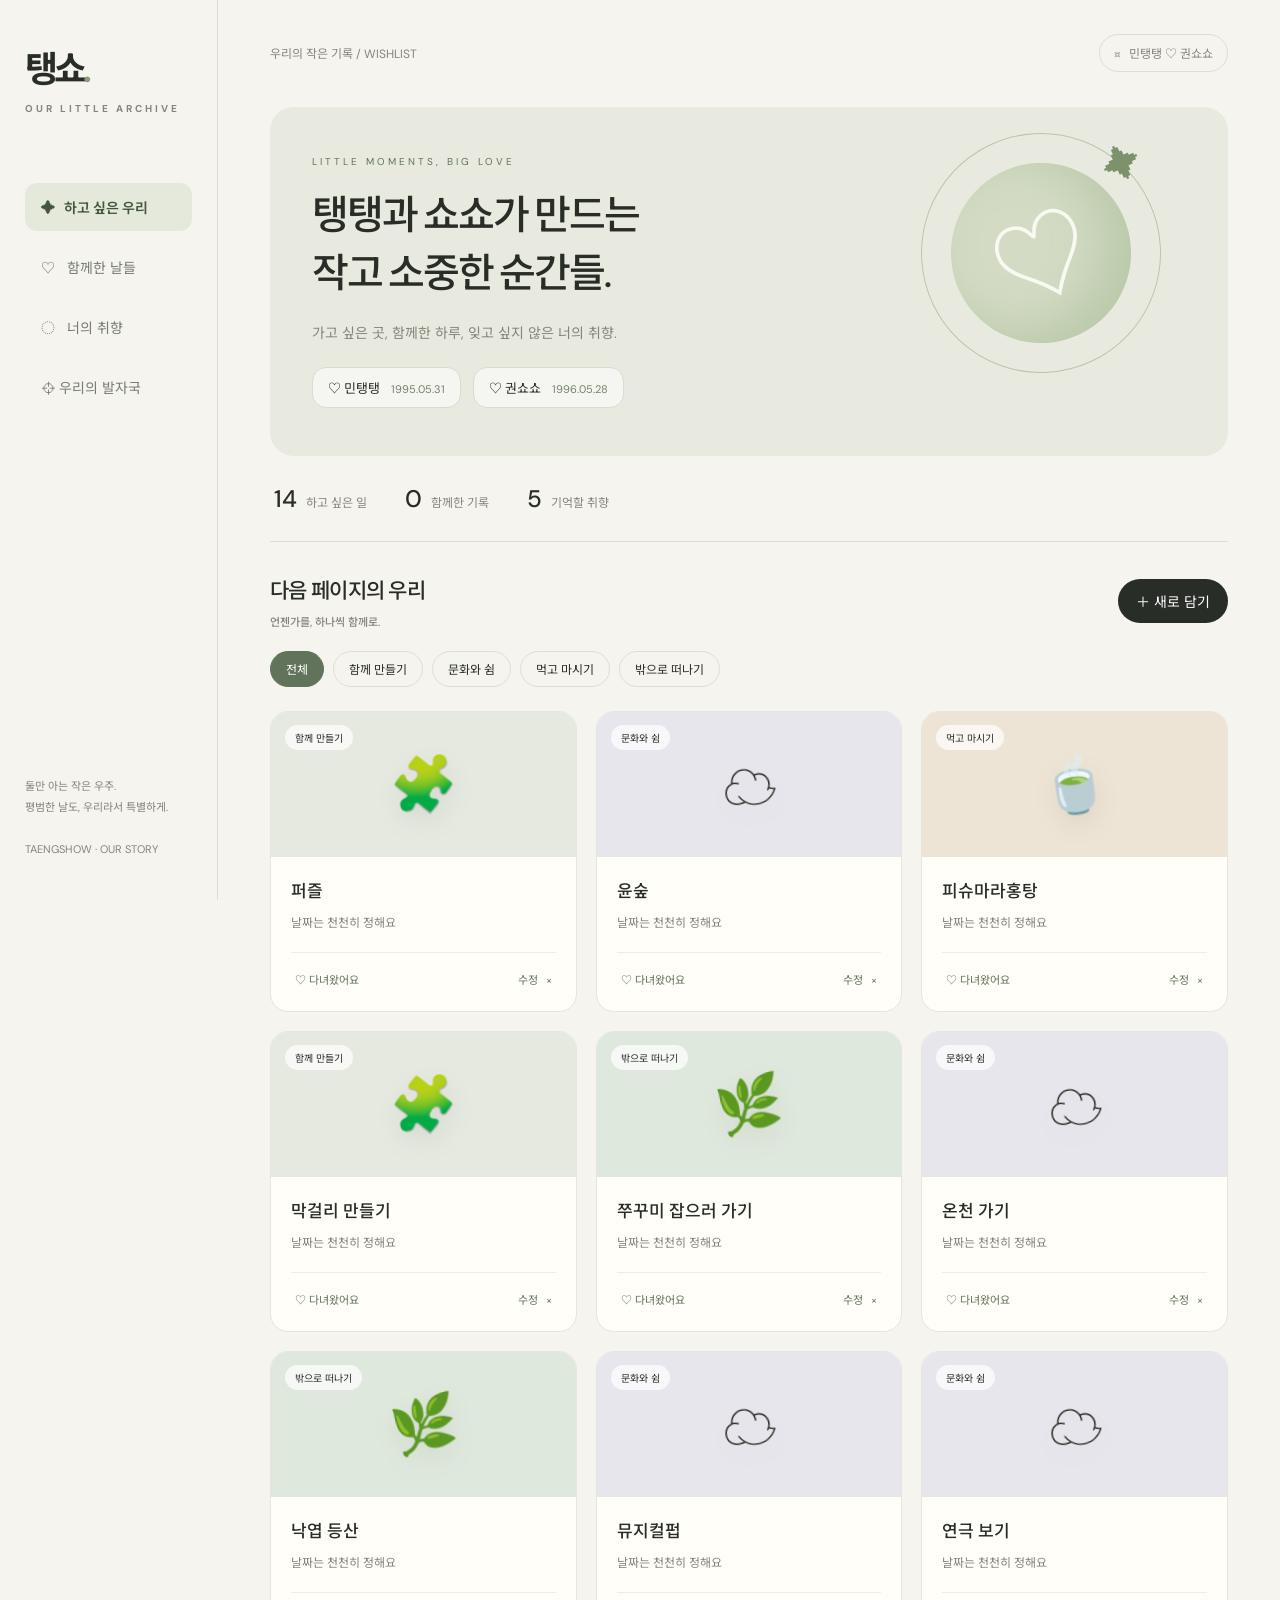
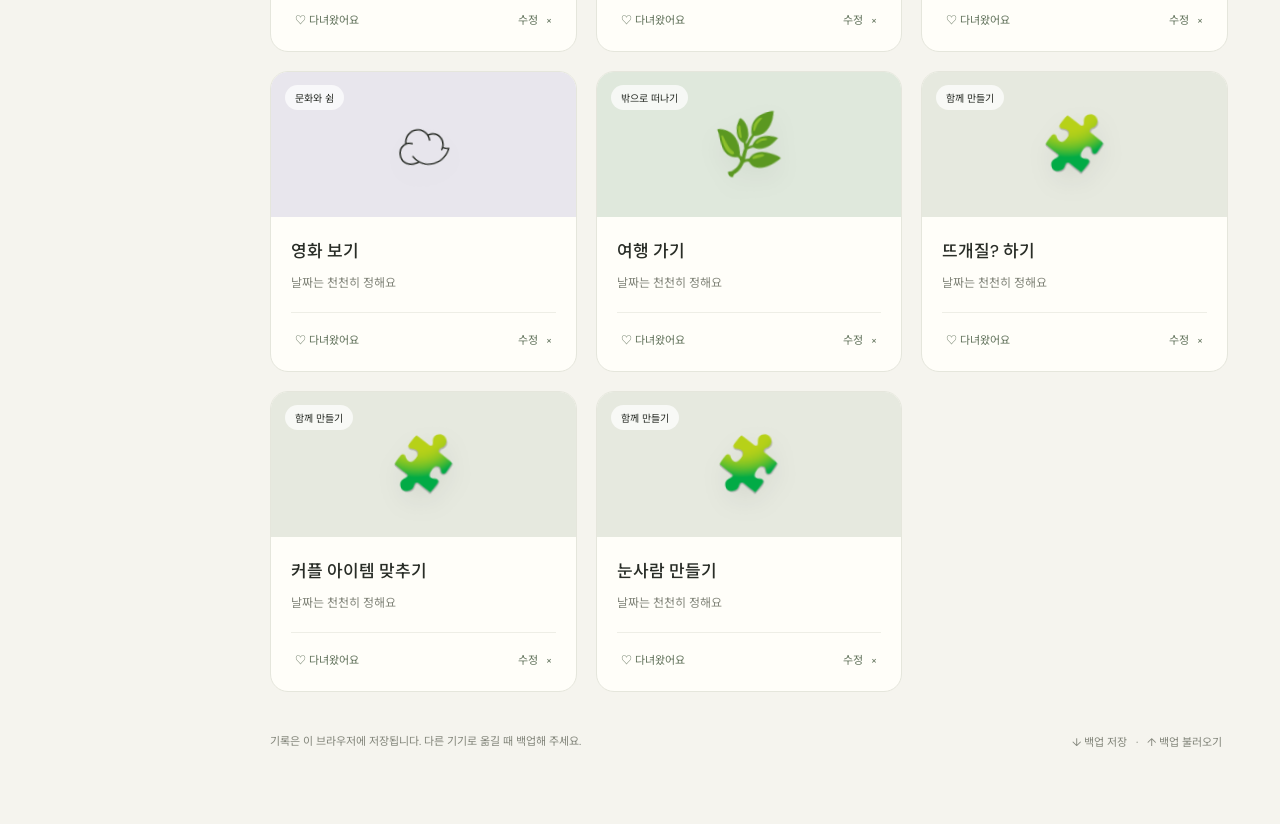
==== docs/index.html @ 90cc05c6 "Build Taengshow couple archive with city travel map" ====
<!doctype html><html lang="ko"><meta charset="utf-8"><meta name="viewport" content="width=device-width,initial-scale=1"><title>탱쇼 — 민탱탱과 권쇼쇼의 기록</title><meta name="robots" content="noindex,nofollow"><style>
@import url('https://fonts.googleapis.com/css2?family=Noto+Sans+KR:wght@400;500;600;700&family=DM+Sans:wght@400;500;600&display=swap');
:root{--ink:#292d27;--muted:#83867b;--paper:#f5f4ee;--green:#62735c;--line:#dddfd3}*{box-sizing:border-box}body{margin:0;background:var(--paper);color:var(--ink);font:14px 'DM Sans','Noto Sans KR',sans-serif}button,input,textarea,select{font:inherit}button{cursor:pointer}button:focus-visible,a:focus-visible{outline:3px solid #afbe89;outline-offset:4px}button{border:0;background:none;color:inherit}aside{position:fixed;width:218px;height:100vh;border-right:1px solid var(--line);padding:40px 25px;display:flex;flex-direction:column}.logo{font-size:36px;letter-spacing:-4px;font-weight:700}.logo small{display:block;font-size:10px;letter-spacing:3px;margin-top:9px;color:var(--muted)}nav{margin-top:68px;display:grid;gap:12px}nav button{text-align:left;padding:14px 16px;border-radius:12px;color:#777d70}nav button.active{background:#e4e9db;color:#43563c;font-weight:600}aside footer{margin-top:auto;color:var(--muted);font-size:11px;line-height:1.9}main{max-width:1400px;margin-left:218px;padding:34px 52px}.top{display:flex;justify-content:space-between;align-items:center;color:var(--muted);font-size:12px}.pill{border:1px solid var(--line);border-radius:30px;padding:9px 14px}.hero{position:relative;margin-top:35px;padding:48px 42px;background:#e8eadf;border-radius:24px;min-height:270px;overflow:hidden}.eyebrow{font-size:10px;letter-spacing:3px;color:var(--green)}h1{font-size:40px;line-height:1.45;letter-spacing:-2px;font-weight:500;margin:18px 0}p{color:var(--muted);line-height:1.9}.orbit{position:absolute;right:7%;top:26px;width:240px;height:240px;border:1px solid #bbc5ac;border-radius:50%;transform:rotate(-25deg)}.orbit:before{content:'♡';position:absolute;inset:29px;border-radius:50%;background:#d3dbc4;display:grid;place-items:center;font-size:100px;color:#f8f9f1;box-shadow:inset -20px -20px 50px #bac9aa}.orbit:after{content:'✦';position:absolute;right:-12px;top:48px;font-size:38px;color:#7d926b}.stats{display:flex;gap:38px;padding:27px 4px;border-bottom:1px solid var(--line)}.stats b{font-size:24px;margin-right:9px;font-weight:500}.stats span{font-size:12px;color:var(--muted)}.sectionHead{display:flex;justify-content:space-between;align-items:center;margin:32px 0 22px}h2{font-size:21px;letter-spacing:-.7px;font-weight:500;margin:0}h2 small{font-size:11px;display:block;color:var(--muted);margin-top:8px;letter-spacing:0}.primary{background:var(--ink);color:white;padding:12px 18px;border-radius:30px}.filters{display:flex;gap:9px;flex-wrap:wrap;margin-bottom:24px}.filters button{padding:8px 15px;border:1px solid var(--line);border-radius:30px;font-size:12px}.filters .active{background:var(--green);color:white;border-color:var(--green)}.grid{display:grid;grid-template-columns:repeat(3,1fr);gap:19px}.card{background:#fffef9;border:1px solid #e5e6dc;border-radius:18px;overflow:hidden}.art{height:145px;display:grid;place-items:center;font-size:54px;background:var(--bg);position:relative}.art span{filter:drop-shadow(0 10px 12px #0001);transform:rotate(-8deg)}.tag{position:absolute;top:13px;left:14px;background:#ffffffb8;padding:5px 10px;border-radius:20px;font-size:10px}.body{padding:20px}.body h3{font-weight:500;font-size:17px;margin:0 0 10px}.body p{font-size:12px;margin:0;min-height:23px}.actions{display:flex;justify-content:space-between;align-items:center;margin-top:17px;border-top:1px solid #eeeee6;padding-top:14px;font-size:11px;color:var(--green)}.actions button{padding:4px}.empty{grid-column:1/-1;padding:65px;text-align:center;border:1px dashed #bbc4b1;border-radius:20px}.taste{padding:28px;background:#fffef9;border:1px solid var(--line);border-radius:20px;margin-bottom:20px}.chips{display:flex;gap:10px;flex-wrap:wrap;margin-top:20px}.chip{padding:11px 15px;background:#eef1e7;border-radius:30px}.chip.dislike{background:#f3e5e0}.chip button{margin-left:10px;color:#888}dialog{border:0;border-radius:24px;padding:30px;width:min(460px,92vw);box-shadow:0 30px 100px #0003;background:var(--paper)}dialog::backdrop{background:#2226;backdrop-filter:blur(5px)}label{display:block;font-size:12px;margin-top:20px}input,textarea,select{width:100%;padding:12px;border:1px solid var(--line);border-radius:10px;background:#fffef9;margin-top:7px;color:var(--ink)}textarea{min-height:90px}.modalActions{display:flex;justify-content:flex-end;gap:12px;margin-top:24px}.bottom{margin:40px 0;color:var(--muted);font-size:11px;display:flex;justify-content:space-between;gap:15px;flex-wrap:wrap}.toast{position:fixed;bottom:28px;left:50%;transform:translateX(-50%);padding:14px 22px;border-radius:30px;background:var(--ink);color:white;z-index:10}#search{max-width:230px;margin:0}.hidden{display:none}@media(max-width:1000px){.grid{grid-template-columns:repeat(2,1fr)}.orbit{right:-40px;opacity:.6}.hero>*:not(.orbit){position:relative;z-index:1}main{padding:30px}aside{width:180px}main{margin-left:180px}}@media(max-width:650px){aside{position:static;width:100%;height:auto;padding:22px;border-right:0}.logo{font-size:28px}.logo small,aside footer{display:none}nav{margin-top:20px;display:flex;gap:4px}nav button{font-size:12px;padding:10px}main{margin:0;padding:0 20px}.hero{margin-top:22px;padding:28px 24px;min-height:250px}h1{font-size:30px}.orbit{width:170px;height:170px;right:-45px;top:70px;opacity:.45}.orbit:before{font-size:60px}.stats{gap:20px}.stats b{font-size:21px}.grid{gap:12px}.body{padding:14px}.art{height:120px}.body h3{font-size:14px}.sectionHead{gap:10px}#search{max-width:145px}.top{font-size:10px}h2{font-size:19px}}.couple{display:flex;gap:12px;flex-wrap:wrap;position:relative;z-index:1;margin-top:20px}.couple>span{background:#fff9;border:1px solid #d6ddcc;padding:10px 15px;border-radius:14px;font-size:13px}.couple small{margin-left:8px;color:#73816a;font-size:11px}@media(max-width:650px){nav{flex-wrap:wrap}.couple{gap:8px}.couple>span{font-size:12px}} </style>
<aside><div class="logo">탱쇼<span style="color:#899b79">.</span><small>OUR LITTLE ARCHIVE</small></div><nav><button class="active" data-view="wish">✦ &nbsp; 하고 싶은 우리</button><button data-view="done">♡ &nbsp; 함께한 날들</button><button data-view="taste">◌ &nbsp; 너의 취향</button></nav><footer>둘만 아는 작은 우주.<br>평범한 날도, 우리라서 특별하게.<br><br>TAENGSHOW · OUR STORY</footer></aside>
<main><div class="top"><span>우리의 작은 기록 / <span id="breadcrumb">WISHLIST</span></span><span class="pill">⌑ &nbsp; 민탱탱 ♡ 권쇼쇼</span></div><section class="hero"><div class="eyebrow">LITTLE MOMENTS, BIG LOVE</div><h1>탱탱과 쇼쇼가 만드는<br>작고 소중한 순간들.</h1><p>가고 싶은 곳, 함께한 하루, 잊고 싶지 않은 너의 취향.</p><div class="couple"><span>♡ 민탱탱 <small>1995.05.31</small></span><span>♡ 권쇼쇼 <small>1996.05.28</small></span></div><div class="orbit" aria-hidden="true"></div></section><div class="stats"><div><b id="wishCount">0</b><span>하고 싶은 일</span></div><div><b id="doneCount">0</b><span>함께한 기록</span></div><div><b id="tasteCount">0</b><span>기억할 취향</span></div></div><div class="sectionHead"><h2 id="heading"></h2><button class="primary" id="add">＋ 새로 담기</button></div><div class="filters" id="filters"></div><div id="content"></div><div class="bottom"><span>기록은 이 브라우저에 저장됩니다. 다른 기기로 옮길 때 백업해 주세요.</span><span><button id="export">↓ 백업 저장</button> · <button id="import">↑ 백업 불러오기</button></span></div></main>
<dialog id="modal"><form id="form"><h2 id="modalTitle">새로운 설렘 담기</h2><label>이름<input id="title" required maxlength="100" placeholder="우리, 다음엔 뭐 할까?"></label><label>종류<select id="category"><option>먹고 마시기</option><option>밖으로 떠나기</option><option>함께 만들기</option><option>문화와 쉼</option><option>좋아해요</option><option>어려워요</option></select></label><label>날짜 · 정해지면 입력해요<input id="date" type="date"></label><label>기억하고 싶은 메모<textarea id="note" maxlength="2000" placeholder="장소, 예약 정보, 그날의 기분까지"></textarea></label><div class="modalActions"><button type="button" id="cancel">취소</button><button class="primary">저장하기</button></div></form></dialog><input type="file" id="file" accept="application/json" hidden><div id="toast" class="toast hidden" role="status"></div><script src="app.js"></script><script src="map.js"></script></html>
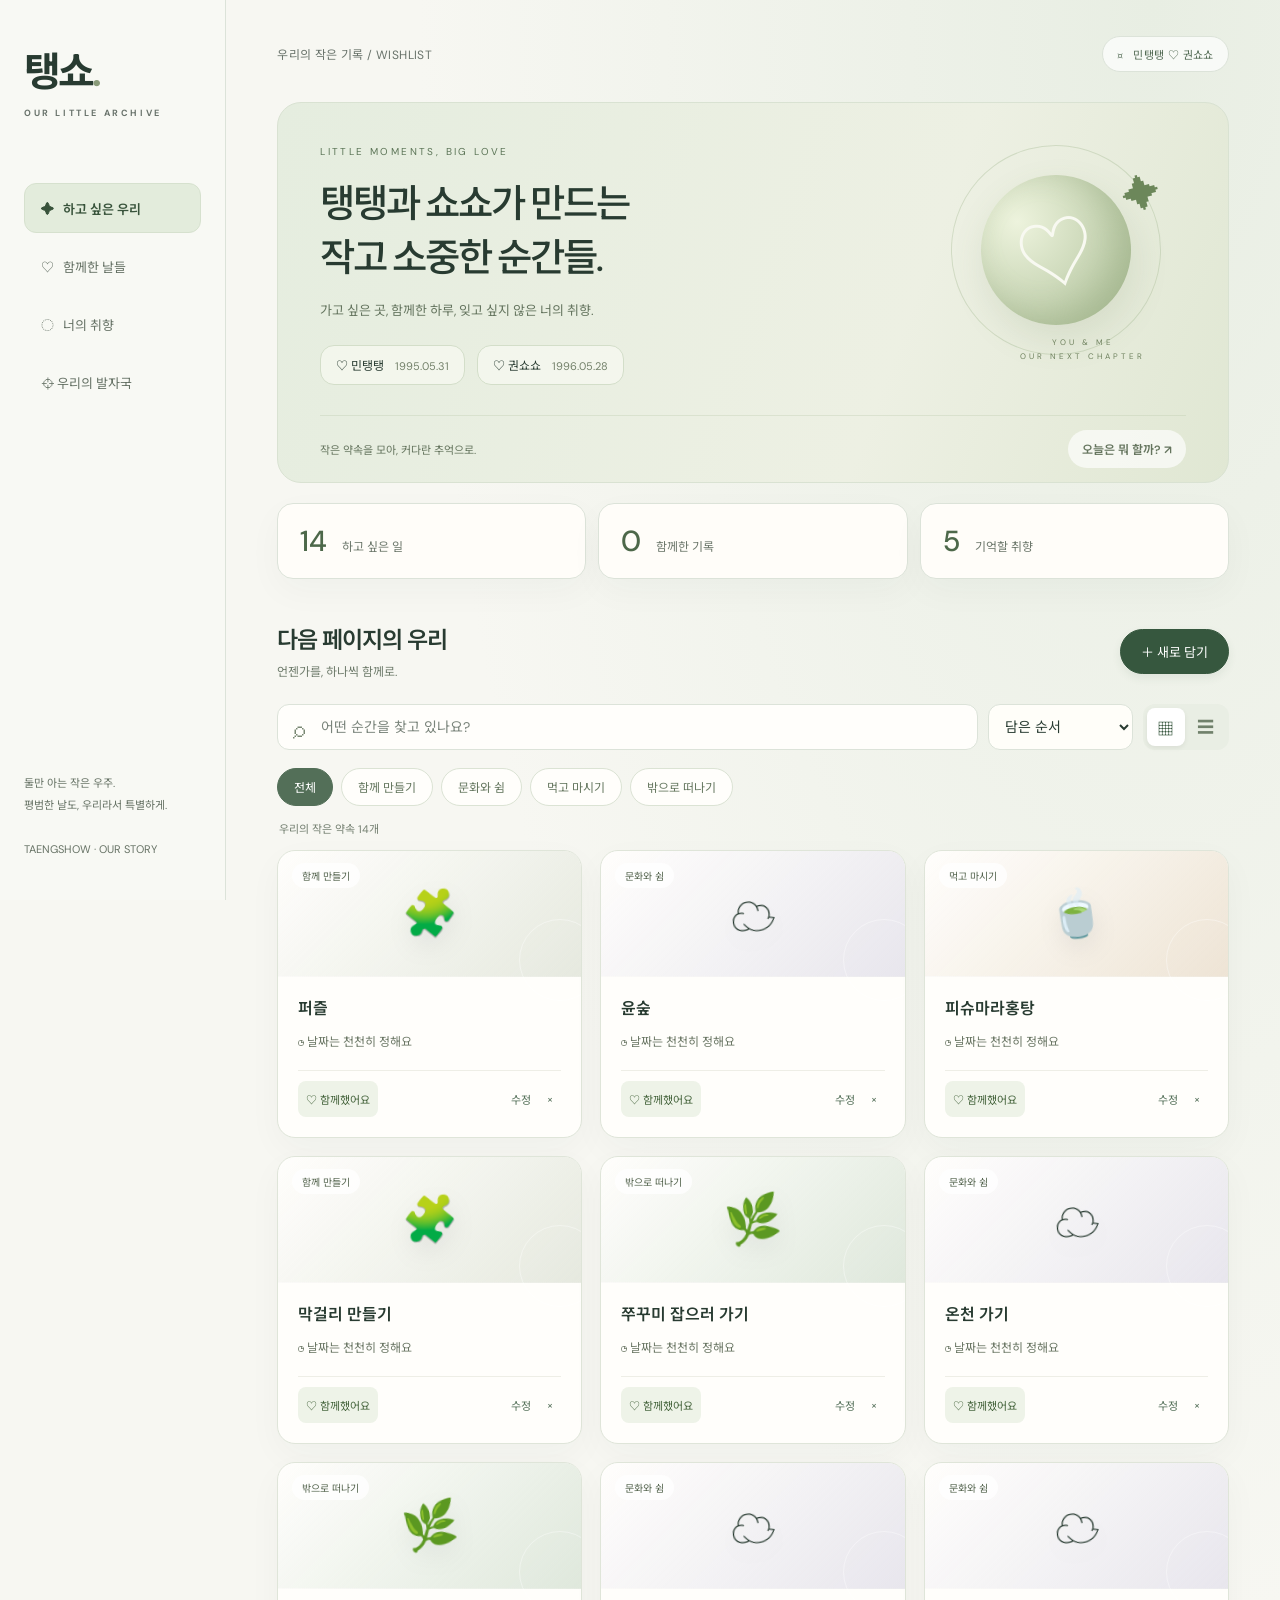
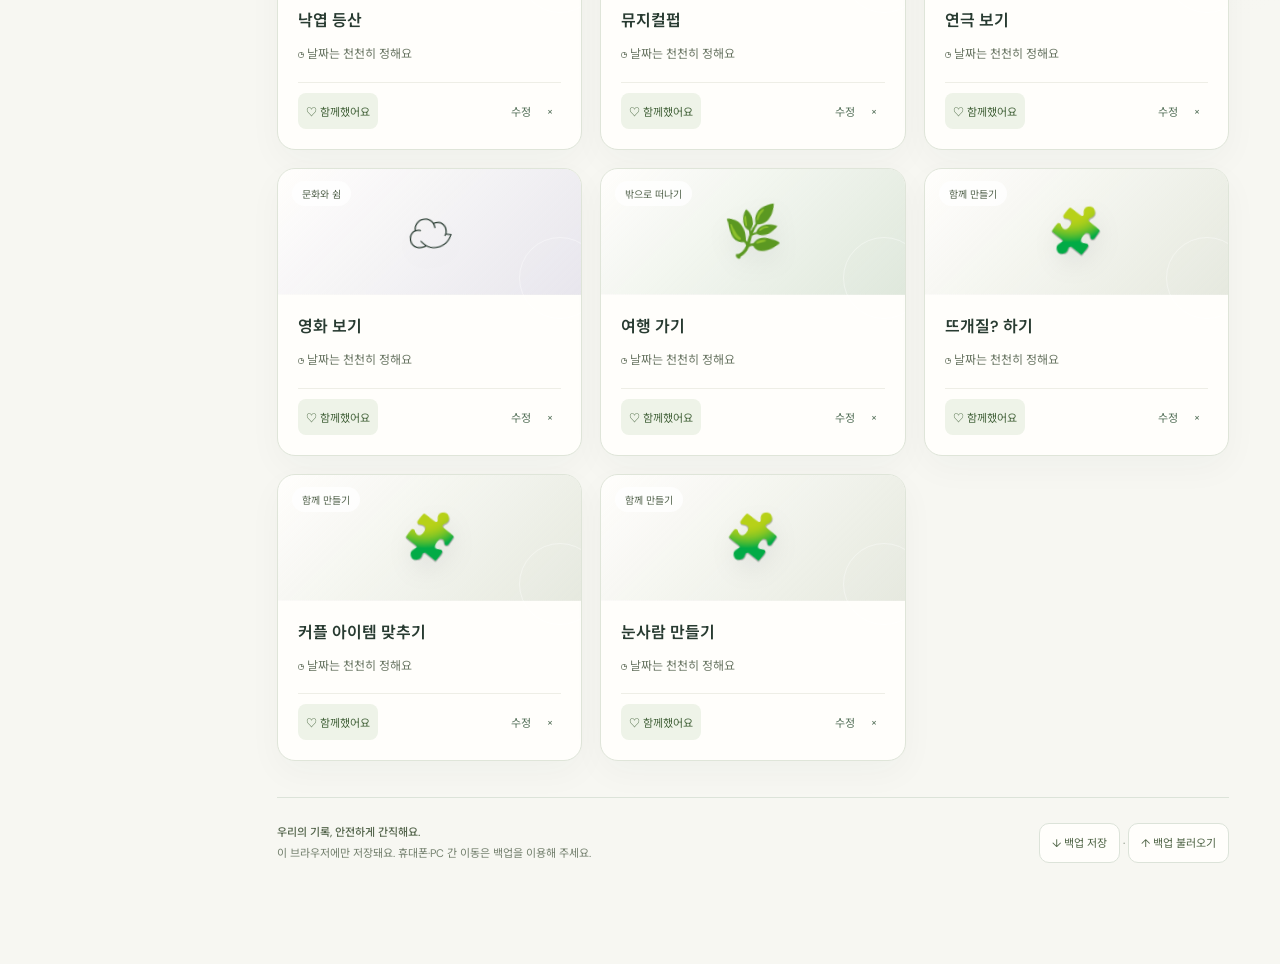
==== commit 978650be: "Improve archive UI and mobile navigation, search, editing and map usability" ====
--- a/docs/index.html
+++ b/docs/index.html
@@ -1,7 +1,7 @@
 <!doctype html><html lang="ko"><meta charset="utf-8"><meta name="viewport" content="width=device-width,initial-scale=1"><title>탱쇼 — 민탱탱과 권쇼쇼의 기록</title><meta name="robots" content="noindex,nofollow"><style>
 @import url('https://fonts.googleapis.com/css2?family=Noto+Sans+KR:wght@400;500;600;700&family=DM+Sans:wght@400;500;600&display=swap');
-:root{--ink:#292d27;--muted:#83867b;--paper:#f5f4ee;--green:#62735c;--line:#dddfd3}*{box-sizing:border-box}body{margin:0;background:var(--paper);color:var(--ink);font:14px 'DM Sans','Noto Sans KR',sans-serif}button,input,textarea,select{font:inherit}button{cursor:pointer}button:focus-visible,a:focus-visible{outline:3px solid #afbe89;outline-offset:4px}button{border:0;background:none;color:inherit}aside{position:fixed;width:218px;height:100vh;border-right:1px solid var(--line);padding:40px 25px;display:flex;flex-direction:column}.logo{font-size:36px;letter-spacing:-4px;font-weight:700}.logo small{display:block;font-size:10px;letter-spacing:3px;margin-top:9px;color:var(--muted)}nav{margin-top:68px;display:grid;gap:12px}nav button{text-align:left;padding:14px 16px;border-radius:12px;color:#777d70}nav button.active{background:#e4e9db;color:#43563c;font-weight:600}aside footer{margin-top:auto;color:var(--muted);font-size:11px;line-height:1.9}main{max-width:1400px;margin-left:218px;padding:34px 52px}.top{display:flex;justify-content:space-between;align-items:center;color:var(--muted);font-size:12px}.pill{border:1px solid var(--line);border-radius:30px;padding:9px 14px}.hero{position:relative;margin-top:35px;padding:48px 42px;background:#e8eadf;border-radius:24px;min-height:270px;overflow:hidden}.eyebrow{font-size:10px;letter-spacing:3px;color:var(--green)}h1{font-size:40px;line-height:1.45;letter-spacing:-2px;font-weight:500;margin:18px 0}p{color:var(--muted);line-height:1.9}.orbit{position:absolute;right:7%;top:26px;width:240px;height:240px;border:1px solid #bbc5ac;border-radius:50%;transform:rotate(-25deg)}.orbit:before{content:'♡';position:absolute;inset:29px;border-radius:50%;background:#d3dbc4;display:grid;place-items:center;font-size:100px;color:#f8f9f1;box-shadow:inset -20px -20px 50px #bac9aa}.orbit:after{content:'✦';position:absolute;right:-12px;top:48px;font-size:38px;color:#7d926b}.stats{display:flex;gap:38px;padding:27px 4px;border-bottom:1px solid var(--line)}.stats b{font-size:24px;margin-right:9px;font-weight:500}.stats span{font-size:12px;color:var(--muted)}.sectionHead{display:flex;justify-content:space-between;align-items:center;margin:32px 0 22px}h2{font-size:21px;letter-spacing:-.7px;font-weight:500;margin:0}h2 small{font-size:11px;display:block;color:var(--muted);margin-top:8px;letter-spacing:0}.primary{background:var(--ink);color:white;padding:12px 18px;border-radius:30px}.filters{display:flex;gap:9px;flex-wrap:wrap;margin-bottom:24px}.filters button{padding:8px 15px;border:1px solid var(--line);border-radius:30px;font-size:12px}.filters .active{background:var(--green);color:white;border-color:var(--green)}.grid{display:grid;grid-template-columns:repeat(3,1fr);gap:19px}.card{background:#fffef9;border:1px solid #e5e6dc;border-radius:18px;overflow:hidden}.art{height:145px;display:grid;place-items:center;font-size:54px;background:var(--bg);position:relative}.art span{filter:drop-shadow(0 10px 12px #0001);transform:rotate(-8deg)}.tag{position:absolute;top:13px;left:14px;background:#ffffffb8;padding:5px 10px;border-radius:20px;font-size:10px}.body{padding:20px}.body h3{font-weight:500;font-size:17px;margin:0 0 10px}.body p{font-size:12px;margin:0;min-height:23px}.actions{display:flex;justify-content:space-between;align-items:center;margin-top:17px;border-top:1px solid #eeeee6;padding-top:14px;font-size:11px;color:var(--green)}.actions button{padding:4px}.empty{grid-column:1/-1;padding:65px;text-align:center;border:1px dashed #bbc4b1;border-radius:20px}.taste{padding:28px;background:#fffef9;border:1px solid var(--line);border-radius:20px;margin-bottom:20px}.chips{display:flex;gap:10px;flex-wrap:wrap;margin-top:20px}.chip{padding:11px 15px;background:#eef1e7;border-radius:30px}.chip.dislike{background:#f3e5e0}.chip button{margin-left:10px;color:#888}dialog{border:0;border-radius:24px;padding:30px;width:min(460px,92vw);box-shadow:0 30px 100px #0003;background:var(--paper)}dialog::backdrop{background:#2226;backdrop-filter:blur(5px)}label{display:block;font-size:12px;margin-top:20px}input,textarea,select{width:100%;padding:12px;border:1px solid var(--line);border-radius:10px;background:#fffef9;margin-top:7px;color:var(--ink)}textarea{min-height:90px}.modalActions{display:flex;justify-content:flex-end;gap:12px;margin-top:24px}.bottom{margin:40px 0;color:var(--muted);font-size:11px;display:flex;justify-content:space-between;gap:15px;flex-wrap:wrap}.toast{position:fixed;bottom:28px;left:50%;transform:translateX(-50%);padding:14px 22px;border-radius:30px;background:var(--ink);color:white;z-index:10}#search{max-width:230px;margin:0}.hidden{display:none}@media(max-width:1000px){.grid{grid-template-columns:repeat(2,1fr)}.orbit{right:-40px;opacity:.6}.hero>*:not(.orbit){position:relative;z-index:1}main{padding:30px}aside{width:180px}main{margin-left:180px}}@media(max-width:650px){aside{position:static;width:100%;height:auto;padding:22px;border-right:0}.logo{font-size:28px}.logo small,aside footer{display:none}nav{margin-top:20px;display:flex;gap:4px}nav button{font-size:12px;padding:10px}main{margin:0;padding:0 20px}.hero{margin-top:22px;padding:28px 24px;min-height:250px}h1{font-size:30px}.orbit{width:170px;height:170px;right:-45px;top:70px;opacity:.45}.orbit:before{font-size:60px}.stats{gap:20px}.stats b{font-size:21px}.grid{gap:12px}.body{padding:14px}.art{height:120px}.body h3{font-size:14px}.sectionHead{gap:10px}#search{max-width:145px}.top{font-size:10px}h2{font-size:19px}}.couple{display:flex;gap:12px;flex-wrap:wrap;position:relative;z-index:1;margin-top:20px}.couple>span{background:#fff9;border:1px solid #d6ddcc;padding:10px 15px;border-radius:14px;font-size:13px}.couple small{margin-left:8px;color:#73816a;font-size:11px}@media(max-width:650px){nav{flex-wrap:wrap}.couple{gap:8px}.couple>span{font-size:12px}} </style>
-<aside><div class="logo">탱쇼<span style="color:#899b79">.</span><small>OUR LITTLE ARCHIVE</small></div><nav><button class="active" data-view="wish">✦ &nbsp; 하고 싶은 우리</button><button data-view="done">♡ &nbsp; 함께한 날들</button><button data-view="taste">◌ &nbsp; 너의 취향</button></nav><footer>둘만 아는 작은 우주.<br>평범한 날도, 우리라서 특별하게.<br><br>TAENGSHOW · OUR STORY</footer></aside>
-<main><div class="top"><span>우리의 작은 기록 / <span id="breadcrumb">WISHLIST</span></span><span class="pill">⌑ &nbsp; 민탱탱 ♡ 권쇼쇼</span></div><section class="hero"><div class="eyebrow">LITTLE MOMENTS, BIG LOVE</div><h1>탱탱과 쇼쇼가 만드는<br>작고 소중한 순간들.</h1><p>가고 싶은 곳, 함께한 하루, 잊고 싶지 않은 너의 취향.</p><div class="couple"><span>♡ 민탱탱 <small>1995.05.31</small></span><span>♡ 권쇼쇼 <small>1996.05.28</small></span></div><div class="orbit" aria-hidden="true"></div></section><div class="stats"><div><b id="wishCount">0</b><span>하고 싶은 일</span></div><div><b id="doneCount">0</b><span>함께한 기록</span></div><div><b id="tasteCount">0</b><span>기억할 취향</span></div></div><div class="sectionHead"><h2 id="heading"></h2><button class="primary" id="add">＋ 새로 담기</button></div><div class="filters" id="filters"></div><div id="content"></div><div class="bottom"><span>기록은 이 브라우저에 저장됩니다. 다른 기기로 옮길 때 백업해 주세요.</span><span><button id="export">↓ 백업 저장</button> · <button id="import">↑ 백업 불러오기</button></span></div></main>
-<dialog id="modal"><form id="form"><h2 id="modalTitle">새로운 설렘 담기</h2><label>이름<input id="title" required maxlength="100" placeholder="우리, 다음엔 뭐 할까?"></label><label>종류<select id="category"><option>먹고 마시기</option><option>밖으로 떠나기</option><option>함께 만들기</option><option>문화와 쉼</option><option>좋아해요</option><option>어려워요</option></select></label><label>날짜 · 정해지면 입력해요<input id="date" type="date"></label><label>기억하고 싶은 메모<textarea id="note" maxlength="2000" placeholder="장소, 예약 정보, 그날의 기분까지"></textarea></label><div class="modalActions"><button type="button" id="cancel">취소</button><button class="primary">저장하기</button></div></form></dialog><input type="file" id="file" accept="application/json" hidden><div id="toast" class="toast hidden" role="status"></div><script src="app.js"></script><script src="map.js"></script></html>
-
+:root{--ink:#292d27;--muted:#83867b;--paper:#f5f4ee;--green:#62735c;--line:#dddfd3}*{box-sizing:border-box}body{margin:0;background:var(--paper);color:var(--ink);font:14px 'DM Sans','Noto Sans KR',sans-serif}button,input,textarea,select{font:inherit}button{cursor:pointer}button:focus-visible,a:focus-visible{outline:3px solid #afbe89;outline-offset:4px}button{border:0;background:none;color:inherit}aside{position:fixed;width:218px;height:100vh;border-right:1px solid var(--line);padding:40px 25px;display:flex;flex-direction:column}.logo{font-size:36px;letter-spacing:-4px;font-weight:700}.logo small{display:block;font-size:10px;letter-spacing:3px;margin-top:9px;color:var(--muted)}nav{margin-top:68px;display:grid;gap:12px}nav button{text-align:left;padding:14px 16px;border-radius:12px;color:#777d70}nav button.active{background:#e4e9db;color:#43563c;font-weight:600}aside footer{margin-top:auto;color:var(--muted);font-size:11px;line-height:1.9}main{max-width:1400px;margin-left:218px;padding:34px 52px}.top{display:flex;justify-content:space-between;align-items:center;color:var(--muted);font-size:12px}.pill{border:1px solid var(--line);border-radius:30px;padding:9px 14px}.hero{position:relative;margin-top:35px;padding:48px 42px;background:#e8eadf;border-radius:24px;min-height:270px;overflow:hidden}.eyebrow{font-size:10px;letter-spacing:3px;color:var(--green)}h1{font-size:40px;line-height:1.45;letter-spacing:-2px;font-weight:500;margin:18px 0}p{color:var(--muted);line-height:1.9}.orbit{position:absolute;right:7%;top:26px;width:240px;height:240px;border:1px solid #bbc5ac;border-radius:50%;transform:rotate(-25deg)}.orbit:before{content:'♡';position:absolute;inset:29px;border-radius:50%;background:#d3dbc4;display:grid;place-items:center;font-size:100px;color:#f8f9f1;box-shadow:inset -20px -20px 50px #bac9aa}.orbit:after{content:'✦';position:absolute;right:-12px;top:48px;font-size:38px;color:#7d926b}.stats{display:flex;gap:38px;padding:27px 4px;border-bottom:1px solid var(--line)}.stats b{font-size:24px;margin-right:9px;font-weight:500}.stats span{font-size:12px;color:var(--muted)}.sectionHead{display:flex;justify-content:space-between;align-items:center;margin:32px 0 22px}h2{font-size:21px;letter-spacing:-.7px;font-weight:500;margin:0}h2 small{font-size:11px;display:block;color:var(--muted);margin-top:8px;letter-spacing:0}.primary{background:var(--ink);color:white;padding:12px 18px;border-radius:30px}.filters{display:flex;gap:9px;flex-wrap:wrap;margin-bottom:24px}.filters button{padding:8px 15px;border:1px solid var(--line);border-radius:30px;font-size:12px}.filters .active{background:var(--green);color:white;border-color:var(--green)}.grid{display:grid;grid-template-columns:repeat(3,1fr);gap:19px}.card{background:#fffef9;border:1px solid #e5e6dc;border-radius:18px;overflow:hidden}.art{height:145px;display:grid;place-items:center;font-size:54px;background:var(--bg);position:relative}.art span{filter:drop-shadow(0 10px 12px #0001);transform:rotate(-8deg)}.tag{position:absolute;top:13px;left:14px;background:#ffffffb8;padding:5px 10px;border-radius:20px;font-size:10px}.body{padding:20px}.body h3{font-weight:500;font-size:17px;margin:0 0 10px}.body p{font-size:12px;margin:0;min-height:23px}.actions{display:flex;justify-content:space-between;align-items:center;margin-top:17px;border-top:1px solid #eeeee6;padding-top:14px;font-size:11px;color:var(--green)}.actions button{padding:4px}.empty{grid-column:1/-1;padding:65px;text-align:center;border:1px dashed #bbc4b1;border-radius:20px}.taste{padding:28px;background:#fffef9;border:1px solid var(--line);border-radius:20px;margin-bottom:20px}.chips{display:flex;gap:10px;flex-wrap:wrap;margin-top:20px}.chip{padding:11px 15px;background:#eef1e7;border-radius:30px}.chip.dislike{background:#f3e5e0}.chip button{margin-left:10px;color:#888}dialog{border:0;border-radius:24px;padding:30px;width:min(460px,92vw);box-shadow:0 30px 100px #0003;background:var(--paper)}dialog::backdrop{background:#2226;backdrop-filter:blur(5px)}label{display:block;font-size:12px;margin-top:20px}input,textarea,select{width:100%;padding:12px;border:1px solid var(--line);border-radius:10px;background:#fffef9;margin-top:7px;color:var(--ink)}textarea{min-height:90px}.modalActions{display:flex;justify-content:flex-end;gap:12px;margin-top:24px}.bottom{margin:40px 0;color:var(--muted);font-size:11px;display:flex;justify-content:space-between;gap:15px;flex-wrap:wrap}.toast{position:fixed;bottom:28px;left:50%;transform:translateX(-50%);padding:14px 22px;border-radius:30px;background:var(--ink);color:white;z-index:10}#search{max-width:230px;margin:0}.hidden{display:none}@media(max-width:1000px){.grid{grid-template-columns:repeat(2,1fr)}.orbit{right:-40px;opacity:.6}.hero>*:not(.orbit){position:relative;z-index:1}main{padding:30px}aside{width:180px}main{margin-left:180px}}@media(max-width:650px){aside{position:static;width:100%;height:auto;padding:22px;border-right:0}.logo{font-size:28px}.logo small,aside footer{display:none}nav{margin-top:20px;display:flex;gap:4px}nav button{font-size:12px;padding:10px}main{margin:0;padding:0 20px}.hero{margin-top:22px;padding:28px 24px;min-height:250px}h1{font-size:30px}.orbit{width:170px;height:170px;right:-45px;top:70px;opacity:.45}.orbit:before{font-size:60px}.stats{gap:20px}.stats b{font-size:21px}.grid{gap:12px}.body{padding:14px}.art{height:120px}.body h3{font-size:14px}.sectionHead{gap:10px}#search{max-width:145px}.top{font-size:10px}h2{font-size:19px}}.couple{display:flex;gap:12px;flex-wrap:wrap;position:relative;z-index:1;margin-top:20px}.couple>span{background:#fff9;border:1px solid #d6ddcc;padding:10px 15px;border-radius:14px;font-size:13px}.couple small{margin-left:8px;color:#73816a;font-size:11px}@media(max-width:650px){nav{flex-wrap:wrap}.couple{gap:8px}.couple>span{font-size:12px}} </style><link rel="stylesheet" href="style.css?v=2">
+<body><a class="skip" href="#workspace">기록으로 바로 가기</a><aside><div class="logo">탱쇼<span style="color:#899b79">.</span><small>OUR LITTLE ARCHIVE</small></div><nav aria-label="우리의 기록 메뉴"><button class="active" data-view="wish">✦ &nbsp; 하고 싶은 우리</button><button data-view="done">♡ &nbsp; 함께한 날들</button><button data-view="taste">◌ &nbsp; 너의 취향</button></nav><footer>둘만 아는 작은 우주.<br>평범한 날도, 우리라서 특별하게.<br><br>TAENGSHOW · OUR STORY</footer></aside>
+<main id="workspace"><div class="top"><span>우리의 작은 기록 / <span id="breadcrumb">WISHLIST</span></span><span class="pill">⌑ &nbsp; 민탱탱 ♡ 권쇼쇼</span></div><section class="hero"><div class="eyebrow">LITTLE MOMENTS, BIG LOVE</div><h1>탱탱과 쇼쇼가 만드는<br>작고 소중한 순간들.</h1><p>가고 싶은 곳, 함께한 하루, 잊고 싶지 않은 너의 취향.</p><div class="couple"><span>♡ 민탱탱 <small>1995.05.31</small></span><span>♡ 권쇼쇼 <small>1996.05.28</small></span></div><div class="orbit" aria-hidden="true"><span class="orbitCaption">YOU & ME<br>OUR NEXT CHAPTER</span></div><div class="heroFoot"><span>작은 약속을 모아, 커다란 추억으로.</span><button id="surprise">오늘은 뭐 할까? ↗</button></div></section><div class="stats" aria-label="우리의 기록 현황"><div data-stat="wish" role="button" tabindex="0"><b id="wishCount">0</b><span>하고 싶은 일</span></div><div data-stat="done" role="button" tabindex="0"><b id="doneCount">0</b><span>함께한 기록</span></div><div data-stat="taste" role="button" tabindex="0"><b id="tasteCount">0</b><span>기억할 취향</span></div></div><div class="sectionHead"><h2 id="heading"></h2><button class="primary" id="add">＋ 새로 담기</button></div><div class="workspaceToolbar" id="workspaceToolbar"><div class="searchBox"><span aria-hidden="true">⌕</span><input type="search" id="search" aria-label="기록 검색" placeholder="어떤 순간을 찾고 있나요?"></div><select id="sort" aria-label="기록 정렬"><option value="original">담은 순서</option><option value="recent">최근 추가순</option><option value="date">가까운 날짜순</option><option value="name">이름순</option></select><div class="viewSwitch" aria-label="보기 방식"><button id="gridView" class="active" aria-label="카드 보기" aria-pressed="true">▦</button><button id="listView" aria-label="목록 보기" aria-pressed="false">☰</button></div></div><div class="filters" id="filters" aria-label="종류 필터"></div><div id="resultCount" class="resultCount" aria-live="polite"></div><div id="content"></div><div class="bottom"><span><b>우리의 기록, 안전하게 간직해요.</b><br>이 브라우저에만 저장돼요. 휴대폰·PC 간 이동은 백업을 이용해 주세요.</span><span><button id="export">↓ 백업 저장</button> · <button id="import">↑ 백업 불러오기</button></span></div></main>
+<dialog id="modal" aria-labelledby="modalTitle"><form id="form"><h2 id="modalTitle">새로운 설렘 담기</h2><label hidden>누구의 취향인가요?<select id="person"><option>민탱탱</option><option>권쇼쇼</option></select></label><p class="modalIntro">함께하고 싶은 순간을 한 줄씩 담아보세요.</p><label>이름<input id="title" required maxlength="100" placeholder="우리, 다음엔 뭐 할까?"></label><label>종류<select id="category"><option>먹고 마시기</option><option>밖으로 떠나기</option><option>함께 만들기</option><option>문화와 쉼</option><option>좋아해요</option><option>어려워요</option></select></label><label>날짜 · 정해지면 입력해요<input id="date" type="date"></label><label>기억하고 싶은 메모<textarea id="note" maxlength="2000" placeholder="장소, 예약 정보, 그날의 기분까지"></textarea></label><div class="modalActions"><button type="button" id="cancel">취소</button><button class="primary">저장하기</button></div></form></dialog><input type="file" id="file" accept="application/json" hidden><div id="toast" class="toast hidden" role="status"><span id="toastMessage"></span><button id="undo" class="hidden">되돌리기</button></div><script src="app.js?v=2"></script><script src="map.js?v=2"></script></body></html>
+
--- a/docs/style.css
+++ b/docs/style.css
@@ -0,0 +1,8 @@
+/* A quiet, tactile little archive. */
+:root{--ink:#283b31;--muted:#69736b;--paper:#f7f7f2;--green:#536f58;--line:#dce3d9;--shadow:0 12px 35px #273e3009}
+html{scroll-behavior:smooth}body{background:radial-gradient(ellipse at 90% 0,#e8eee3 0,transparent 45%),var(--paper);-webkit-font-smoothing:antialiased}button,a,input,select,textarea{-webkit-tap-highlight-color:transparent}button{transition:background .18s,transform .18s,box-shadow .18s}button:hover{background-color:#dde6d8}button:active{transform:translateY(1px)}button:focus-visible,a:focus-visible,input:focus-visible,select:focus-visible,textarea:focus-visible,[role=button]:focus-visible{outline:3px solid #799b71;outline-offset:4px}input,textarea,select{font-size:14px}input::placeholder,textarea::placeholder{color:#7a847b}input,select{min-height:46px}textarea{resize:vertical}aside{background:#f8f9f4e8;width:226px;padding:40px 24px;z-index:5}.logo{letter-spacing:-3px;font-size:40px}.logo small{letter-spacing:2.6px;font-size:9px}nav{gap:8px;margin-top:64px}nav button{min-height:50px;font-size:13px;color:#657164;border:1px solid transparent}nav button.active{background:#e3ecdc;border-color:#d6e1ce;color:#38533b}nav button:hover{background:#eaf0e5}aside footer{color:#677365;line-height:2}main{margin-left:226px;max-width:1580px;padding:36px clamp(24px,4vw,72px)}.top{letter-spacing:.4px}.pill{background:#ffffffb3;color:#536b54;font-size:11px}.hero{margin-top:30px;padding:42px 42px 0;min-height:320px;background:linear-gradient(110deg,#e5eddf 0%,#edf0e3 65%,#e0e7d3 100%);border:1px solid #d9e2d2;border-radius:24px}.eyebrow{color:#5b7456;font-size:10px;letter-spacing:2.4px}h1{font-size:clamp(29px,3vw,44px);font-weight:500;letter-spacing:-2px;line-height:1.4;margin:20px 0 12px}.hero p{font-size:13px;color:#65755f;max-width:70%}.couple{margin-top:22px}.couple>span{background:#f9fbf3aa;border-color:#d3dec9;font-size:12px}.orbit{right:7%;top:42px;width:210px;height:210px;border-color:#a9bb9766;transform:rotate(-15deg)}.orbit:before{background:radial-gradient(circle at 30% 25%,#edf3dd,#aabd94);box-shadow:inset -12px -12px 32px #899f7555,0 15px 35px #66815622;font-size:80px}.orbit:after{color:#6c875a}.orbitCaption{position:absolute;top:93%;width:100%;font-size:8px;letter-spacing:3px;line-height:1.8;color:#6f825f;text-align:center;transform:rotate(15deg)}.heroFoot{position:relative;z-index:1;display:flex;align-items:center;justify-content:space-between;gap:14px;margin-top:30px;padding:14px 0;border-top:1px solid #b7c6a755;font-size:11px;color:#65755e}.heroFoot button{font-size:12px;font-weight:600;padding:10px 14px;border-radius:30px;background:#ffffffaa;white-space:nowrap}.stats{display:grid;grid-template-columns:repeat(3,1fr);gap:12px;border:0;padding:20px 0}.stats>div{padding:18px 22px;background:#fffdf9;border:1px solid var(--line);border-radius:16px;cursor:pointer;box-shadow:var(--shadow);display:flex;align-items:baseline;gap:6px}.stats>div:hover{border-color:#91a486}.stats b{font-size:29px;color:#4d684a;font-weight:500}.stats span{font-size:12px;color:#6c776b}.sectionHead{margin:22px 0}h2{font-size:23px;font-weight:600;letter-spacing:-1px}h2 small{line-height:1.6;font-size:12px;color:#6f7c6c;font-weight:400}.primary{background:#36573e;border:1px solid #36573e;box-shadow:0 4px 10px #36573e15;padding:12px 20px;font-size:13px}.primary:hover{background:#284830}.workspaceToolbar{display:flex;align-items:center;gap:10px;margin:0 0 18px}.searchBox{flex:1;position:relative}.searchBox>span{position:absolute;left:16px;top:9px;font-size:24px;color:#798873}#search{max-width:none;width:100%;padding:12px 16px 12px 43px;margin:0;background:#fffefb;border-radius:12px}.workspaceToolbar select{width:145px;margin:0;border-radius:12px}.viewSwitch{display:flex;background:#e9eee4;padding:4px;border-radius:12px;gap:2px}.viewSwitch button{width:38px;height:38px;border-radius:8px;color:#70816b;font-size:17px}.viewSwitch .active{background:#fff;color:#37573e;box-shadow:0 2px 5px #0001}.filters{gap:8px;margin:0 0 14px}.filters button{min-height:38px;background:#fffefb;padding:8px 16px;color:#65775f;border-color:#dbe3d4;font-size:12px}.filters .active{background:#536f58;color:#fff;border-color:#536f58}.resultCount{font-size:11px;color:#737f70;margin:14px 2px}.grid{grid-template-columns:repeat(3,minmax(0,1fr));gap:18px}.card{border-color:#dfe5d9;background:#fffefb;border-radius:18px;box-shadow:var(--shadow);transition:transform .2s,box-shadow .2s}.card:hover{transform:translateY(-3px);box-shadow:0 15px 30px #334d3010}.art{height:126px;background:linear-gradient(135deg,#ffffff44,var(--bg));border-bottom:1px solid #00000004}.art:after{content:'';position:absolute;width:80px;height:80px;border:1px solid #ffffff60;border-radius:50%;right:-20px;bottom:-25px}.art span{font-size:45px}.tag{color:#54644e;background:#ffffffcc;left:14px;top:12px}.body{padding:20px}.body h3{font-size:16px;font-weight:600;line-height:1.5;overflow-wrap:anywhere}.body p{min-height:0;font-size:12px;color:#6b7765;white-space:pre-wrap;overflow-wrap:anywhere}.body .note{margin-top:10px;line-height:1.8;display:-webkit-box;-webkit-line-clamp:3;-webkit-box-orient:vertical;overflow:hidden}.actions{padding-top:10px;margin-top:16px;gap:4px}.actions button{min-height:36px;padding:5px 8px;border-radius:8px;font-size:11px}.actions .complete{background:#eef3e8;color:#45643c}.actions>span{display:flex}.grid.list{grid-template-columns:1fr}.grid.list .card{display:flex;align-items:stretch}.grid.list .art{width:100px;flex-shrink:0;height:auto;min-height:130px}.grid.list .art span{font-size:30px}.grid.list .tag{font-size:9px;left:7px;top:8px}.grid.list .body{width:100%;padding:16px 20px}.grid.list .actions{margin-top:10px;padding-top:8px}.empty{padding:48px 24px;background:#f0f4e9;border-color:#c5d2bb}.empty h2{font-size:20px}.empty p{font-size:13px}.empty button{margin-top:12px}.taste{padding:28px;box-shadow:var(--shadow);border-radius:18px}.taste h2{font-size:19px}.chip{display:inline-flex;align-items:center;background:#eef3e7;padding:2px 4px 2px 10px;gap:4px}.chip .editTaste{padding:10px 5px;margin:0;text-align:left;color:#435a3d;max-width:100%;overflow-wrap:anywhere}.chip button{min-width:34px;min-height:38px;border-radius:20px}.bottom{padding:24px 0;border-top:1px solid var(--line);line-height:1.9;margin-top:36px;color:#74806e;align-items:center}.bottom b{font-weight:500;color:#54654c}.bottom button{min-height:40px;padding:8px 12px;border:1px solid var(--line);border-radius:10px;background:#fffefb;color:#4f6446}dialog{background:#fafbf5;padding:32px;border:1px solid #e3e8dc;max-height:90dvh;overflow:auto}dialog h2{font-size:23px}.modalIntro{font-size:12px;margin-bottom:24px}label{color:#56664e;font-size:12px}dialog label{margin-top:17px}dialog input,dialog textarea,dialog select{margin-top:9px;background:#fff}.modalActions{padding-top:10px}.modalActions>button{min-height:44px}.modalActions #cancel{padding:10px 20px;border-radius:25px}.toast{display:flex;align-items:center;gap:18px;max-width:calc(100vw - 32px);width:max-content;background:#2e4935;font-size:13px;box-shadow:0 8px 25px #203b3033;border-radius:16px}.toast button{color:#dceecb;border-bottom:1px solid #aec599;padding:5px;font-size:12px;white-space:nowrap}.hidden{display:none!important}.skip{position:fixed;left:20px;top:-100px;z-index:100;padding:12px;background:#36573e;color:white}.skip:focus{top:12px}.mapToolbar select,.mapToolbar input{border-radius:12px}.region:focus-visible{stroke:#283e25;stroke-width:3}.cityRow:hover{background:#edf3e5}.mapPanel{box-shadow:var(--shadow)}#mapCanvas{position:relative;background:radial-gradient(ellipse,#f0f4e9,transparent 70%);border-radius:18px}.mapPanel .mapCredit{line-height:1.8}.mapLoading{padding:80px 20px;text-align:center}.mapLoading button{margin-top:12px}
+@media(min-width:1450px){.grid{grid-template-columns:repeat(4,minmax(0,1fr))}}@media(max-width:1100px){aside{width:195px;padding:34px 18px}main{margin-left:195px;padding:30px}.grid{grid-template-columns:repeat(2,minmax(0,1fr))}.hero{padding:32px 30px 0}.orbit{right:-20px;opacity:.65}.hero>*:not(.orbit){position:relative;z-index:1}.stats>div{padding:15px;display:block}.stats span{display:block;margin-top:6px}}
+@media(max-width:700px){aside{position:relative;width:100%;height:auto;padding:22px 22px 0;background:transparent;border:0}.logo{font-size:30px}.logo small,aside footer{display:none}nav{position:fixed;bottom:0;left:0;right:0;margin:0;padding:8px 8px calc(8px + env(safe-area-inset-bottom));background:#fafcf7f5;backdrop-filter:blur(16px);border-top:1px solid var(--line);display:grid;grid-template-columns:repeat(4,1fr);gap:3px;z-index:20}nav button{font-size:10px;padding:12px 2px;text-align:center;border-radius:12px;min-height:48px}main{margin:0;padding:0 20px 90px}.top{margin-top:18px;font-size:10px;gap:10px}.pill{padding:7px 9px;font-size:10px}.hero{margin-top:22px;border-radius:20px;padding:28px 23px 0;min-height:0}.hero h1{font-size:29px;letter-spacing:-1.6px}.hero p{font-size:12px;max-width:85%;line-height:1.8}.eyebrow{font-size:8px;letter-spacing:2px}.orbit{width:145px;height:145px;top:60px;right:-45px;opacity:.35}.orbit:before{inset:20px;font-size:60px}.orbitCaption{display:none}.couple{gap:7px;margin-top:18px}.couple>span{font-size:11px;padding:8px 10px}.couple small{font-size:9px;margin-left:4px}.heroFoot{margin-top:22px;gap:4px;font-size:9px;padding:10px 0}.heroFoot button{font-size:10px;padding:9px}.stats{gap:8px;padding:16px 0}.stats>div{padding:13px 10px;border-radius:13px}.stats b{font-size:25px;margin:0}.stats span{font-size:10px;margin-top:6px;white-space:nowrap}.sectionHead{margin:17px 0 20px}h2{font-size:21px}h2 small{font-size:11px}.primary{padding:11px 15px;font-size:12px;white-space:nowrap}.workspaceToolbar{gap:7px;flex-wrap:wrap}.searchBox{flex-basis:calc(100% - 92px)}#search{max-width:none;font-size:13px;padding-left:36px}.searchBox>span{left:12px}.workspaceToolbar select{order:3;width:100%;min-height:38px;font-size:12px;padding:7px 12px}.viewSwitch button{width:30px;height:36px}.filters{flex-wrap:nowrap;overflow:auto;padding-bottom:5px;scrollbar-width:none;gap:6px}.filters button{white-space:nowrap;font-size:11px;padding:7px 12px;min-height:36px}.grid{gap:12px}.art{height:105px}.art span{font-size:37px}.tag{font-size:8px;padding:4px 7px;left:9px;top:9px}.body{padding:14px 12px}.body h3{font-size:14px}.body p{font-size:11px}.actions{flex-wrap:wrap;gap:5px;margin-top:12px}.actions button{padding:5px 6px;font-size:10px;min-height:36px}.actions>span{margin-left:auto}.actions .complete{width:100%;text-align:center}.card{border-radius:15px}.grid.list .art{width:75px;min-height:135px}.grid.list .body{padding:14px}.grid.list .actions{flex-wrap:nowrap}.grid.list .complete{width:auto}.bottom{font-size:10px;gap:16px;margin-top:28px;padding:22px 0}.bottom>span:last-child{display:flex;align-items:center;gap:8px}.taste{padding:22px 18px}.taste h2{font-size:18px}.chips{gap:8px}.chip{font-size:12px}dialog{padding:25px 22px;border-radius:22px;width:calc(100vw - 28px);max-height:85dvh}dialog input,dialog select,dialog textarea{font-size:16px}.toast{bottom:calc(84px + env(safe-area-inset-bottom));font-size:12px;padding:13px 16px}.mapPanel .mapToolbar select,.mapPanel .mapToolbar input{width:100%}.mapPanel .mapLayout{gap:12px}.mapPanel .mapSide{border:0;padding:0}.mapPanel #cityList{max-height:260px}.mapPanel .selectedCity{padding:12px 0 20px}.mapPanel{padding:16px}.mapPanel .mapLayout{grid-template-columns:1fr}.mapPanel h2{font-size:19px}.cityRow{min-height:44px}}
+@media(prefers-reduced-motion:reduce){html{scroll-behavior:auto}*,*:before,*:after{transition:none!important;animation:none!important}.card:hover{transform:none}}
+
+[hidden]{display:none!important}
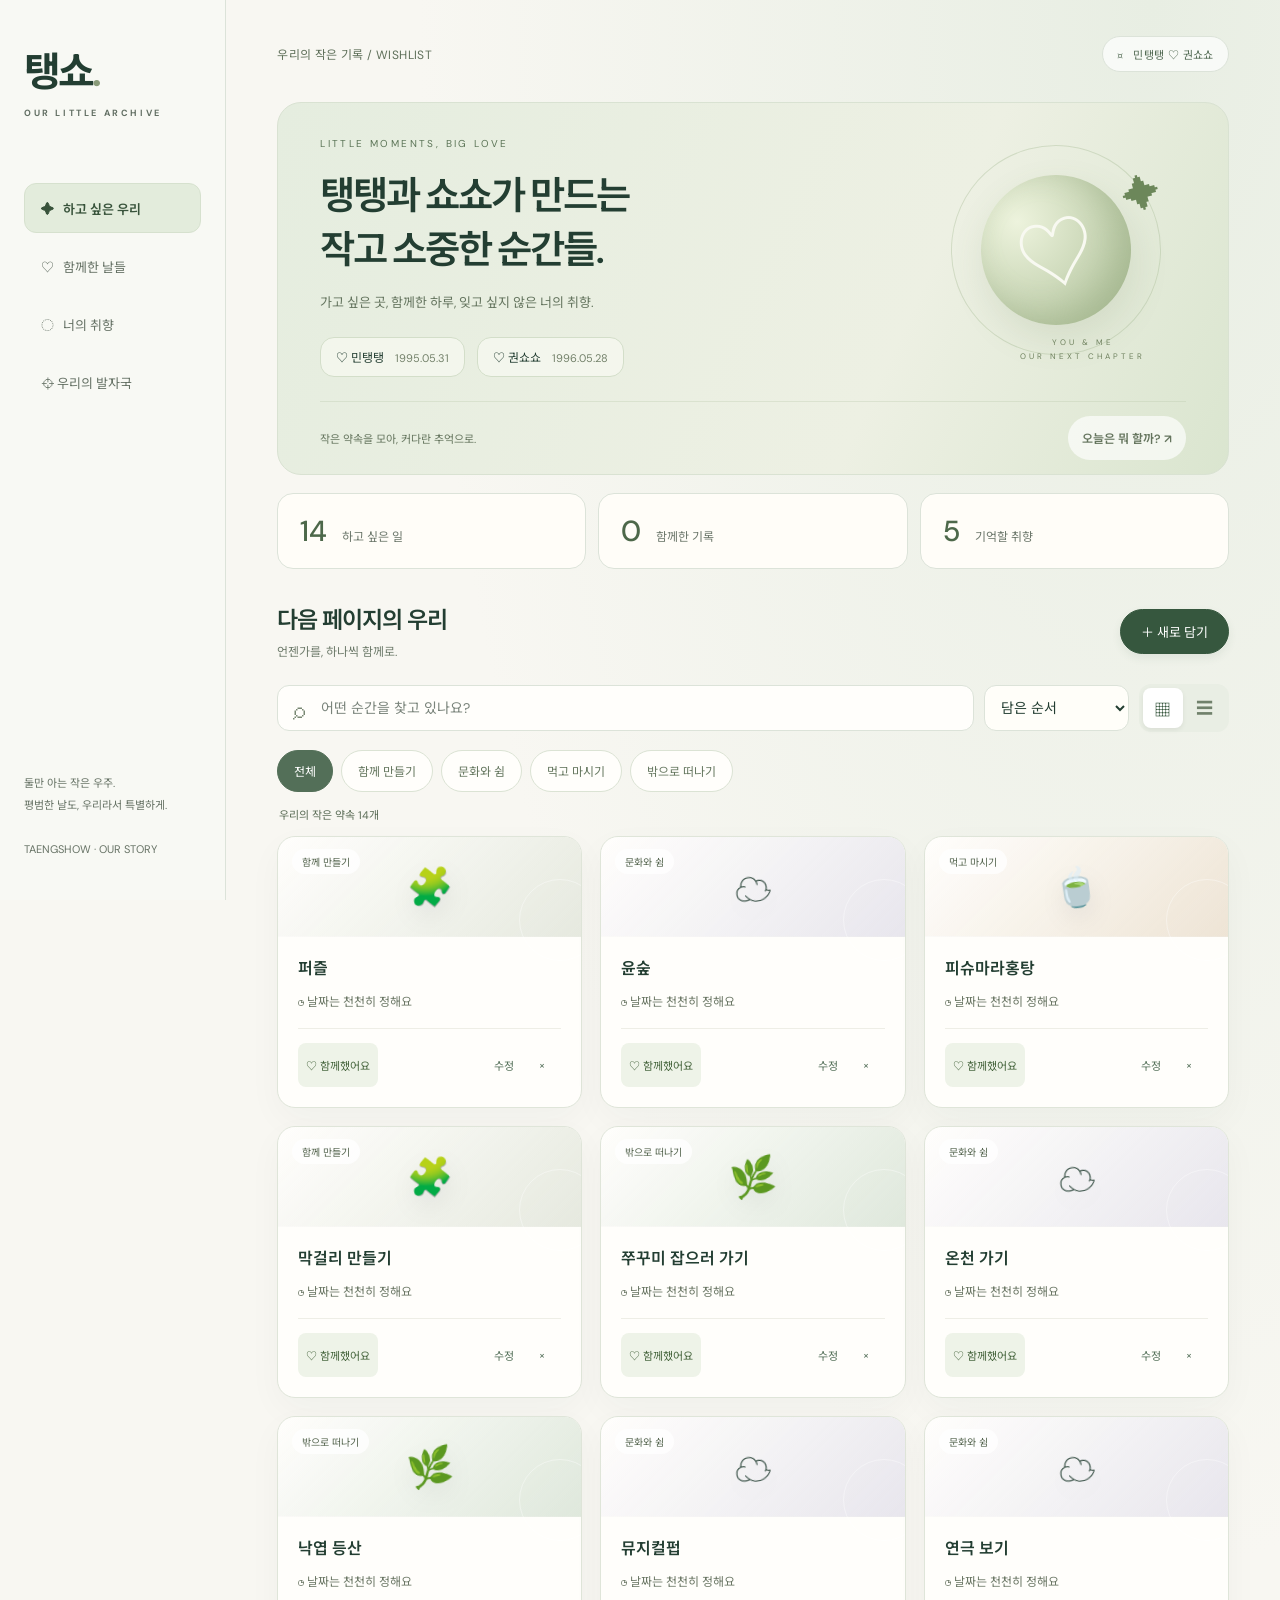
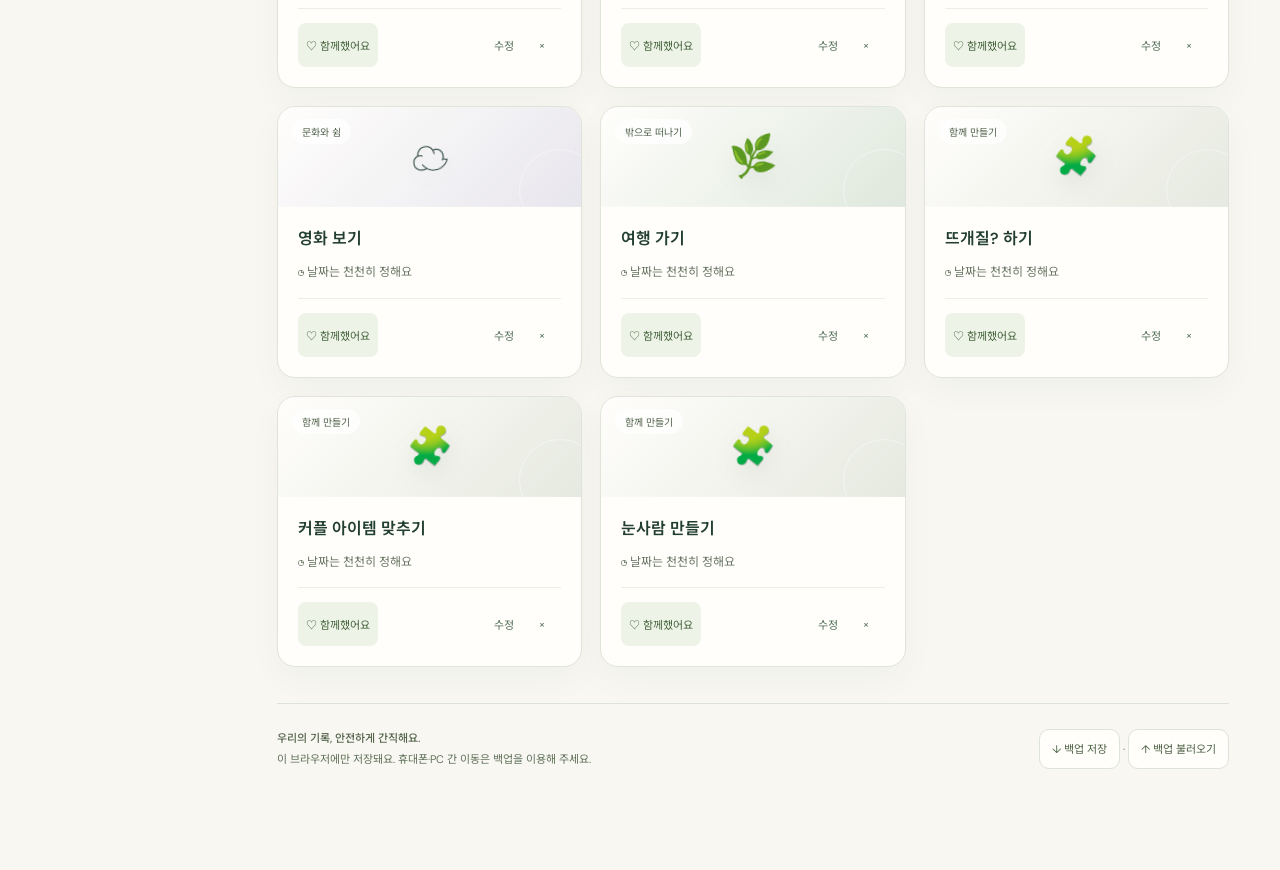
==== commit ff8048f7: "Refine mobile archive navigation, visual hierarchy and save failure recovery" ====
--- a/docs/index.html
+++ b/docs/index.html
@@ -1,7 +1,7 @@
 <!doctype html><html lang="ko"><meta charset="utf-8"><meta name="viewport" content="width=device-width,initial-scale=1"><title>탱쇼 — 민탱탱과 권쇼쇼의 기록</title><meta name="robots" content="noindex,nofollow"><style>
 @import url('https://fonts.googleapis.com/css2?family=Noto+Sans+KR:wght@400;500;600;700&family=DM+Sans:wght@400;500;600&display=swap');
-:root{--ink:#292d27;--muted:#83867b;--paper:#f5f4ee;--green:#62735c;--line:#dddfd3}*{box-sizing:border-box}body{margin:0;background:var(--paper);color:var(--ink);font:14px 'DM Sans','Noto Sans KR',sans-serif}button,input,textarea,select{font:inherit}button{cursor:pointer}button:focus-visible,a:focus-visible{outline:3px solid #afbe89;outline-offset:4px}button{border:0;background:none;color:inherit}aside{position:fixed;width:218px;height:100vh;border-right:1px solid var(--line);padding:40px 25px;display:flex;flex-direction:column}.logo{font-size:36px;letter-spacing:-4px;font-weight:700}.logo small{display:block;font-size:10px;letter-spacing:3px;margin-top:9px;color:var(--muted)}nav{margin-top:68px;display:grid;gap:12px}nav button{text-align:left;padding:14px 16px;border-radius:12px;color:#777d70}nav button.active{background:#e4e9db;color:#43563c;font-weight:600}aside footer{margin-top:auto;color:var(--muted);font-size:11px;line-height:1.9}main{max-width:1400px;margin-left:218px;padding:34px 52px}.top{display:flex;justify-content:space-between;align-items:center;color:var(--muted);font-size:12px}.pill{border:1px solid var(--line);border-radius:30px;padding:9px 14px}.hero{position:relative;margin-top:35px;padding:48px 42px;background:#e8eadf;border-radius:24px;min-height:270px;overflow:hidden}.eyebrow{font-size:10px;letter-spacing:3px;color:var(--green)}h1{font-size:40px;line-height:1.45;letter-spacing:-2px;font-weight:500;margin:18px 0}p{color:var(--muted);line-height:1.9}.orbit{position:absolute;right:7%;top:26px;width:240px;height:240px;border:1px solid #bbc5ac;border-radius:50%;transform:rotate(-25deg)}.orbit:before{content:'♡';position:absolute;inset:29px;border-radius:50%;background:#d3dbc4;display:grid;place-items:center;font-size:100px;color:#f8f9f1;box-shadow:inset -20px -20px 50px #bac9aa}.orbit:after{content:'✦';position:absolute;right:-12px;top:48px;font-size:38px;color:#7d926b}.stats{display:flex;gap:38px;padding:27px 4px;border-bottom:1px solid var(--line)}.stats b{font-size:24px;margin-right:9px;font-weight:500}.stats span{font-size:12px;color:var(--muted)}.sectionHead{display:flex;justify-content:space-between;align-items:center;margin:32px 0 22px}h2{font-size:21px;letter-spacing:-.7px;font-weight:500;margin:0}h2 small{font-size:11px;display:block;color:var(--muted);margin-top:8px;letter-spacing:0}.primary{background:var(--ink);color:white;padding:12px 18px;border-radius:30px}.filters{display:flex;gap:9px;flex-wrap:wrap;margin-bottom:24px}.filters button{padding:8px 15px;border:1px solid var(--line);border-radius:30px;font-size:12px}.filters .active{background:var(--green);color:white;border-color:var(--green)}.grid{display:grid;grid-template-columns:repeat(3,1fr);gap:19px}.card{background:#fffef9;border:1px solid #e5e6dc;border-radius:18px;overflow:hidden}.art{height:145px;display:grid;place-items:center;font-size:54px;background:var(--bg);position:relative}.art span{filter:drop-shadow(0 10px 12px #0001);transform:rotate(-8deg)}.tag{position:absolute;top:13px;left:14px;background:#ffffffb8;padding:5px 10px;border-radius:20px;font-size:10px}.body{padding:20px}.body h3{font-weight:500;font-size:17px;margin:0 0 10px}.body p{font-size:12px;margin:0;min-height:23px}.actions{display:flex;justify-content:space-between;align-items:center;margin-top:17px;border-top:1px solid #eeeee6;padding-top:14px;font-size:11px;color:var(--green)}.actions button{padding:4px}.empty{grid-column:1/-1;padding:65px;text-align:center;border:1px dashed #bbc4b1;border-radius:20px}.taste{padding:28px;background:#fffef9;border:1px solid var(--line);border-radius:20px;margin-bottom:20px}.chips{display:flex;gap:10px;flex-wrap:wrap;margin-top:20px}.chip{padding:11px 15px;background:#eef1e7;border-radius:30px}.chip.dislike{background:#f3e5e0}.chip button{margin-left:10px;color:#888}dialog{border:0;border-radius:24px;padding:30px;width:min(460px,92vw);box-shadow:0 30px 100px #0003;background:var(--paper)}dialog::backdrop{background:#2226;backdrop-filter:blur(5px)}label{display:block;font-size:12px;margin-top:20px}input,textarea,select{width:100%;padding:12px;border:1px solid var(--line);border-radius:10px;background:#fffef9;margin-top:7px;color:var(--ink)}textarea{min-height:90px}.modalActions{display:flex;justify-content:flex-end;gap:12px;margin-top:24px}.bottom{margin:40px 0;color:var(--muted);font-size:11px;display:flex;justify-content:space-between;gap:15px;flex-wrap:wrap}.toast{position:fixed;bottom:28px;left:50%;transform:translateX(-50%);padding:14px 22px;border-radius:30px;background:var(--ink);color:white;z-index:10}#search{max-width:230px;margin:0}.hidden{display:none}@media(max-width:1000px){.grid{grid-template-columns:repeat(2,1fr)}.orbit{right:-40px;opacity:.6}.hero>*:not(.orbit){position:relative;z-index:1}main{padding:30px}aside{width:180px}main{margin-left:180px}}@media(max-width:650px){aside{position:static;width:100%;height:auto;padding:22px;border-right:0}.logo{font-size:28px}.logo small,aside footer{display:none}nav{margin-top:20px;display:flex;gap:4px}nav button{font-size:12px;padding:10px}main{margin:0;padding:0 20px}.hero{margin-top:22px;padding:28px 24px;min-height:250px}h1{font-size:30px}.orbit{width:170px;height:170px;right:-45px;top:70px;opacity:.45}.orbit:before{font-size:60px}.stats{gap:20px}.stats b{font-size:21px}.grid{gap:12px}.body{padding:14px}.art{height:120px}.body h3{font-size:14px}.sectionHead{gap:10px}#search{max-width:145px}.top{font-size:10px}h2{font-size:19px}}.couple{display:flex;gap:12px;flex-wrap:wrap;position:relative;z-index:1;margin-top:20px}.couple>span{background:#fff9;border:1px solid #d6ddcc;padding:10px 15px;border-radius:14px;font-size:13px}.couple small{margin-left:8px;color:#73816a;font-size:11px}@media(max-width:650px){nav{flex-wrap:wrap}.couple{gap:8px}.couple>span{font-size:12px}} </style><link rel="stylesheet" href="style.css?v=2">
+:root{--ink:#292d27;--muted:#83867b;--paper:#f5f4ee;--green:#62735c;--line:#dddfd3}*{box-sizing:border-box}body{margin:0;background:var(--paper);color:var(--ink);font:14px 'DM Sans','Noto Sans KR',sans-serif}button,input,textarea,select{font:inherit}button{cursor:pointer}button:focus-visible,a:focus-visible{outline:3px solid #afbe89;outline-offset:4px}button{border:0;background:none;color:inherit}aside{position:fixed;width:218px;height:100vh;border-right:1px solid var(--line);padding:40px 25px;display:flex;flex-direction:column}.logo{font-size:36px;letter-spacing:-4px;font-weight:700}.logo small{display:block;font-size:10px;letter-spacing:3px;margin-top:9px;color:var(--muted)}nav{margin-top:68px;display:grid;gap:12px}nav button{text-align:left;padding:14px 16px;border-radius:12px;color:#777d70}nav button.active{background:#e4e9db;color:#43563c;font-weight:600}aside footer{margin-top:auto;color:var(--muted);font-size:11px;line-height:1.9}main{max-width:1400px;margin-left:218px;padding:34px 52px}.top{display:flex;justify-content:space-between;align-items:center;color:var(--muted);font-size:12px}.pill{border:1px solid var(--line);border-radius:30px;padding:9px 14px}.hero{position:relative;margin-top:35px;padding:48px 42px;background:#e8eadf;border-radius:24px;min-height:270px;overflow:hidden}.eyebrow{font-size:10px;letter-spacing:3px;color:var(--green)}h1{font-size:40px;line-height:1.45;letter-spacing:-2px;font-weight:500;margin:18px 0}p{color:var(--muted);line-height:1.9}.orbit{position:absolute;right:7%;top:26px;width:240px;height:240px;border:1px solid #bbc5ac;border-radius:50%;transform:rotate(-25deg)}.orbit:before{content:'♡';position:absolute;inset:29px;border-radius:50%;background:#d3dbc4;display:grid;place-items:center;font-size:100px;color:#f8f9f1;box-shadow:inset -20px -20px 50px #bac9aa}.orbit:after{content:'✦';position:absolute;right:-12px;top:48px;font-size:38px;color:#7d926b}.stats{display:flex;gap:38px;padding:27px 4px;border-bottom:1px solid var(--line)}.stats b{font-size:24px;margin-right:9px;font-weight:500}.stats span{font-size:12px;color:var(--muted)}.sectionHead{display:flex;justify-content:space-between;align-items:center;margin:32px 0 22px}h2{font-size:21px;letter-spacing:-.7px;font-weight:500;margin:0}h2 small{font-size:11px;display:block;color:var(--muted);margin-top:8px;letter-spacing:0}.primary{background:var(--ink);color:white;padding:12px 18px;border-radius:30px}.filters{display:flex;gap:9px;flex-wrap:wrap;margin-bottom:24px}.filters button{padding:8px 15px;border:1px solid var(--line);border-radius:30px;font-size:12px}.filters .active{background:var(--green);color:white;border-color:var(--green)}.grid{display:grid;grid-template-columns:repeat(3,1fr);gap:19px}.card{background:#fffef9;border:1px solid #e5e6dc;border-radius:18px;overflow:hidden}.art{height:145px;display:grid;place-items:center;font-size:54px;background:var(--bg);position:relative}.art span{filter:drop-shadow(0 10px 12px #0001);transform:rotate(-8deg)}.tag{position:absolute;top:13px;left:14px;background:#ffffffb8;padding:5px 10px;border-radius:20px;font-size:10px}.body{padding:20px}.body h3{font-weight:500;font-size:17px;margin:0 0 10px}.body p{font-size:12px;margin:0;min-height:23px}.actions{display:flex;justify-content:space-between;align-items:center;margin-top:17px;border-top:1px solid #eeeee6;padding-top:14px;font-size:11px;color:var(--green)}.actions button{padding:4px}.empty{grid-column:1/-1;padding:65px;text-align:center;border:1px dashed #bbc4b1;border-radius:20px}.taste{padding:28px;background:#fffef9;border:1px solid var(--line);border-radius:20px;margin-bottom:20px}.chips{display:flex;gap:10px;flex-wrap:wrap;margin-top:20px}.chip{padding:11px 15px;background:#eef1e7;border-radius:30px}.chip.dislike{background:#f3e5e0}.chip button{margin-left:10px;color:#888}dialog{border:0;border-radius:24px;padding:30px;width:min(460px,92vw);box-shadow:0 30px 100px #0003;background:var(--paper)}dialog::backdrop{background:#2226;backdrop-filter:blur(5px)}label{display:block;font-size:12px;margin-top:20px}input,textarea,select{width:100%;padding:12px;border:1px solid var(--line);border-radius:10px;background:#fffef9;margin-top:7px;color:var(--ink)}textarea{min-height:90px}.modalActions{display:flex;justify-content:flex-end;gap:12px;margin-top:24px}.bottom{margin:40px 0;color:var(--muted);font-size:11px;display:flex;justify-content:space-between;gap:15px;flex-wrap:wrap}.toast{position:fixed;bottom:28px;left:50%;transform:translateX(-50%);padding:14px 22px;border-radius:30px;background:var(--ink);color:white;z-index:10}#search{max-width:230px;margin:0}.hidden{display:none}@media(max-width:1000px){.grid{grid-template-columns:repeat(2,1fr)}.orbit{right:-40px;opacity:.6}.hero>*:not(.orbit){position:relative;z-index:1}main{padding:30px}aside{width:180px}main{margin-left:180px}}@media(max-width:650px){aside{position:static;width:100%;height:auto;padding:22px;border-right:0}.logo{font-size:28px}.logo small,aside footer{display:none}nav{margin-top:20px;display:flex;gap:4px}nav button{font-size:12px;padding:10px}main{margin:0;padding:0 20px}.hero{margin-top:22px;padding:28px 24px;min-height:250px}h1{font-size:30px}.orbit{width:170px;height:170px;right:-45px;top:70px;opacity:.45}.orbit:before{font-size:60px}.stats{gap:20px}.stats b{font-size:21px}.grid{gap:12px}.body{padding:14px}.art{height:120px}.body h3{font-size:14px}.sectionHead{gap:10px}#search{max-width:145px}.top{font-size:10px}h2{font-size:19px}}.couple{display:flex;gap:12px;flex-wrap:wrap;position:relative;z-index:1;margin-top:20px}.couple>span{background:#fff9;border:1px solid #d6ddcc;padding:10px 15px;border-radius:14px;font-size:13px}.couple small{margin-left:8px;color:#73816a;font-size:11px}@media(max-width:650px){nav{flex-wrap:wrap}.couple{gap:8px}.couple>span{font-size:12px}} </style><link rel="stylesheet" href="style.css?v=3">
 <body><a class="skip" href="#workspace">기록으로 바로 가기</a><aside><div class="logo">탱쇼<span style="color:#899b79">.</span><small>OUR LITTLE ARCHIVE</small></div><nav aria-label="우리의 기록 메뉴"><button class="active" data-view="wish">✦ &nbsp; 하고 싶은 우리</button><button data-view="done">♡ &nbsp; 함께한 날들</button><button data-view="taste">◌ &nbsp; 너의 취향</button></nav><footer>둘만 아는 작은 우주.<br>평범한 날도, 우리라서 특별하게.<br><br>TAENGSHOW · OUR STORY</footer></aside>
-<main id="workspace"><div class="top"><span>우리의 작은 기록 / <span id="breadcrumb">WISHLIST</span></span><span class="pill">⌑ &nbsp; 민탱탱 ♡ 권쇼쇼</span></div><section class="hero"><div class="eyebrow">LITTLE MOMENTS, BIG LOVE</div><h1>탱탱과 쇼쇼가 만드는<br>작고 소중한 순간들.</h1><p>가고 싶은 곳, 함께한 하루, 잊고 싶지 않은 너의 취향.</p><div class="couple"><span>♡ 민탱탱 <small>1995.05.31</small></span><span>♡ 권쇼쇼 <small>1996.05.28</small></span></div><div class="orbit" aria-hidden="true"><span class="orbitCaption">YOU & ME<br>OUR NEXT CHAPTER</span></div><div class="heroFoot"><span>작은 약속을 모아, 커다란 추억으로.</span><button id="surprise">오늘은 뭐 할까? ↗</button></div></section><div class="stats" aria-label="우리의 기록 현황"><div data-stat="wish" role="button" tabindex="0"><b id="wishCount">0</b><span>하고 싶은 일</span></div><div data-stat="done" role="button" tabindex="0"><b id="doneCount">0</b><span>함께한 기록</span></div><div data-stat="taste" role="button" tabindex="0"><b id="tasteCount">0</b><span>기억할 취향</span></div></div><div class="sectionHead"><h2 id="heading"></h2><button class="primary" id="add">＋ 새로 담기</button></div><div class="workspaceToolbar" id="workspaceToolbar"><div class="searchBox"><span aria-hidden="true">⌕</span><input type="search" id="search" aria-label="기록 검색" placeholder="어떤 순간을 찾고 있나요?"></div><select id="sort" aria-label="기록 정렬"><option value="original">담은 순서</option><option value="recent">최근 추가순</option><option value="date">가까운 날짜순</option><option value="name">이름순</option></select><div class="viewSwitch" aria-label="보기 방식"><button id="gridView" class="active" aria-label="카드 보기" aria-pressed="true">▦</button><button id="listView" aria-label="목록 보기" aria-pressed="false">☰</button></div></div><div class="filters" id="filters" aria-label="종류 필터"></div><div id="resultCount" class="resultCount" aria-live="polite"></div><div id="content"></div><div class="bottom"><span><b>우리의 기록, 안전하게 간직해요.</b><br>이 브라우저에만 저장돼요. 휴대폰·PC 간 이동은 백업을 이용해 주세요.</span><span><button id="export">↓ 백업 저장</button> · <button id="import">↑ 백업 불러오기</button></span></div></main>
-<dialog id="modal" aria-labelledby="modalTitle"><form id="form"><h2 id="modalTitle">새로운 설렘 담기</h2><label hidden>누구의 취향인가요?<select id="person"><option>민탱탱</option><option>권쇼쇼</option></select></label><p class="modalIntro">함께하고 싶은 순간을 한 줄씩 담아보세요.</p><label>이름<input id="title" required maxlength="100" placeholder="우리, 다음엔 뭐 할까?"></label><label>종류<select id="category"><option>먹고 마시기</option><option>밖으로 떠나기</option><option>함께 만들기</option><option>문화와 쉼</option><option>좋아해요</option><option>어려워요</option></select></label><label>날짜 · 정해지면 입력해요<input id="date" type="date"></label><label>기억하고 싶은 메모<textarea id="note" maxlength="2000" placeholder="장소, 예약 정보, 그날의 기분까지"></textarea></label><div class="modalActions"><button type="button" id="cancel">취소</button><button class="primary">저장하기</button></div></form></dialog><input type="file" id="file" accept="application/json" hidden><div id="toast" class="toast hidden" role="status"><span id="toastMessage"></span><button id="undo" class="hidden">되돌리기</button></div><script src="app.js?v=2"></script><script src="map.js?v=2"></script></body></html>
+<main id="workspace"><div class="top"><span>우리의 작은 기록 / <span id="breadcrumb">WISHLIST</span></span><span class="pill">⌑ &nbsp; 민탱탱 ♡ 권쇼쇼</span></div><section class="hero"><div class="eyebrow">LITTLE MOMENTS, BIG LOVE</div><h1>탱탱과 쇼쇼가 만드는<br>작고 소중한 순간들.</h1><p>가고 싶은 곳, 함께한 하루, 잊고 싶지 않은 너의 취향.</p><div class="couple"><span>♡ 민탱탱 <small>1995.05.31</small></span><span>♡ 권쇼쇼 <small>1996.05.28</small></span></div><div class="orbit" aria-hidden="true"><span class="orbitCaption">YOU & ME<br>OUR NEXT CHAPTER</span></div><div class="heroFoot"><span>작은 약속을 모아, 커다란 추억으로.</span><button id="surprise">오늘은 뭐 할까? ↗</button></div></section><div class="stats" aria-label="우리의 기록 현황"><div data-stat="wish" role="button" tabindex="0"><b id="wishCount">0</b><span>하고 싶은 일</span></div><div data-stat="done" role="button" tabindex="0"><b id="doneCount">0</b><span>함께한 기록</span></div><div data-stat="taste" role="button" tabindex="0"><b id="tasteCount">0</b><span>기억할 취향</span></div></div><div class="sectionHead"><h2 id="heading" tabindex="-1"></h2><button class="primary" id="add">＋ 새로 담기</button></div><div class="workspaceToolbar" id="workspaceToolbar"><div class="searchBox"><span aria-hidden="true">⌕</span><input type="search" id="search" aria-label="기록 검색" placeholder="어떤 순간을 찾고 있나요?"></div><select id="sort" aria-label="기록 정렬"><option value="original">담은 순서</option><option value="recent">최근 추가순</option><option value="date">가까운 날짜순</option><option value="name">이름순</option></select><div class="viewSwitch" aria-label="보기 방식"><button id="gridView" class="active" aria-label="카드 보기" aria-pressed="true">▦</button><button id="listView" aria-label="목록 보기" aria-pressed="false">☰</button></div></div><div class="filters" id="filters" aria-label="종류 필터"></div><div id="resultCount" class="resultCount" aria-live="polite"></div><div id="content"></div><div class="bottom"><span><b>우리의 기록, 안전하게 간직해요.</b><br>이 브라우저에만 저장돼요. 휴대폰·PC 간 이동은 백업을 이용해 주세요.</span><span><button id="export">↓ 백업 저장</button> · <button id="import">↑ 백업 불러오기</button></span></div></main>
+<dialog id="modal" aria-labelledby="modalTitle"><form id="form"><h2 id="modalTitle">새로운 설렘 담기</h2><label hidden>누구의 취향인가요?<select id="person"><option>민탱탱</option><option>권쇼쇼</option></select></label><p class="modalIntro">함께하고 싶은 순간을 한 줄씩 담아보세요.</p><label>이름<input id="title" required maxlength="100" placeholder="우리, 다음엔 뭐 할까?"></label><label>종류<select id="category"><option>먹고 마시기</option><option>밖으로 떠나기</option><option>함께 만들기</option><option>문화와 쉼</option><option>좋아해요</option><option>어려워요</option></select></label><label>날짜 · 정해지면 입력해요<input id="date" type="date"></label><label>기억하고 싶은 메모<textarea id="note" maxlength="2000" placeholder="장소, 예약 정보, 그날의 기분까지"></textarea></label><div class="modalActions"><button type="button" id="cancel">취소</button><button class="primary">저장하기</button></div></form></dialog><input type="file" id="file" accept="application/json" hidden><div id="toast" class="toast hidden" role="status"><span id="toastMessage"></span><button id="undo" class="hidden">되돌리기</button></div><script src="app.js?v=3"></script><script src="map.js?v=3"></script></body></html>
 
--- a/docs/style.css
+++ b/docs/style.css
@@ -6,3 +6,8 @@
 @media(prefers-reduced-motion:reduce){html{scroll-behavior:auto}*,*:before,*:after{transition:none!important;animation:none!important}.card:hover{transform:none}}
 
 [hidden]{display:none!important}
+/* Editorial refinement: quieter chrome and a workspace that gets out of the way. */
+:root{--paper:#f8f7f2;--ink:#233e32;--muted:#626f63}
+main{max-width:1480px}.hero{background:linear-gradient(115deg,#e5eddf,#edf0e3 65%,#dae5cf);padding-top:34px}.hero h1{font-weight:600;letter-spacing:-2px}.heroFoot{margin-top:24px}.stats{padding:18px 0 10px}.stats>div{box-shadow:none;background:#fffdf8}.sectionHead{scroll-margin-top:24px}#heading:focus{outline:none}.card{display:flex;flex-direction:column}.body{display:flex;flex-direction:column;flex:1}.actions{margin-top:auto;padding-top:14px}.body>p:last-of-type{margin-bottom:14px}.art{height:100px}.art span{font-size:37px}.grid.list .card{flex-direction:row}.grid.list .body{flex:1}.resultCount{color:#596b55}.top{color:#5f705a}.filters button{min-height:42px}.actions button{min-height:44px;min-width:38px}.chip button{min-height:44px}.toast button{min-height:44px}.body .note{-webkit-line-clamp:2}.heroFoot button{min-height:44px}.viewSwitch button{min-width:40px;min-height:40px}.grid.list .art{width:90px}.grid.list .actions{margin-top:0}.bottom{color:#61725b}.mapCredit{color:#64725c}body[data-view=done] .hero,body[data-view=taste] .hero,body[data-view=map] .hero{display:none}body[data-view=done] .stats,body[data-view=taste] .stats,body[data-view=map] .stats{margin-top:22px}.empty p{color:#607057}.modalActions{position:sticky;bottom:-32px;background:#fafbf5;padding-bottom:12px;border-top:1px solid var(--line)}
+@media(max-width:700px){main{padding-left:18px;padding-right:18px}.hero{padding:24px 20px 0}.hero h1{font-size:27px}.hero p{max-width:100%;padding-right:15px;word-break:keep-all}.couple{margin-top:14px}.heroFoot{margin-top:16px}.heroFoot>span{max-width:160px;line-height:1.7}.stats{padding-bottom:8px}.stats>div{padding:12px}.sectionHead{scroll-margin-top:18px}.workspaceToolbar{display:grid;grid-template-columns:minmax(0,1fr) auto}.searchBox{min-width:0}.workspaceToolbar select{grid-column:1/-1}.viewSwitch button{min-width:36px}.art{height:86px}.art span{font-size:31px}.body{padding:13px 11px}.actions .complete{font-size:11px}.actions>span{width:100%;justify-content:flex-end}.actions>span button{min-width:44px}.grid.list .actions{flex-wrap:wrap}.grid.list .actions>span{width:auto;margin-left:auto}.grid.list .art{width:65px}.grid.list .tag{font-size:8px;padding:4px}.hero .eyebrow{letter-spacing:1.7px}nav button{font-size:10px;min-height:48px}.modalActions{bottom:-25px}.mapPanel .mapCredit{font-size:11px}.body p{color:#62705b}.tag{color:#40583a}.couple small{color:#54664a}}
+@media(max-width:360px){.grid{grid-template-columns:1fr}.card{flex-direction:row}.art{width:76px;min-height:155px;height:auto;flex-shrink:0}.actions .complete{width:auto}.actions>span{width:auto}.hero h1{font-size:24px}.couple>span{padding:7px}.pill{display:none}}
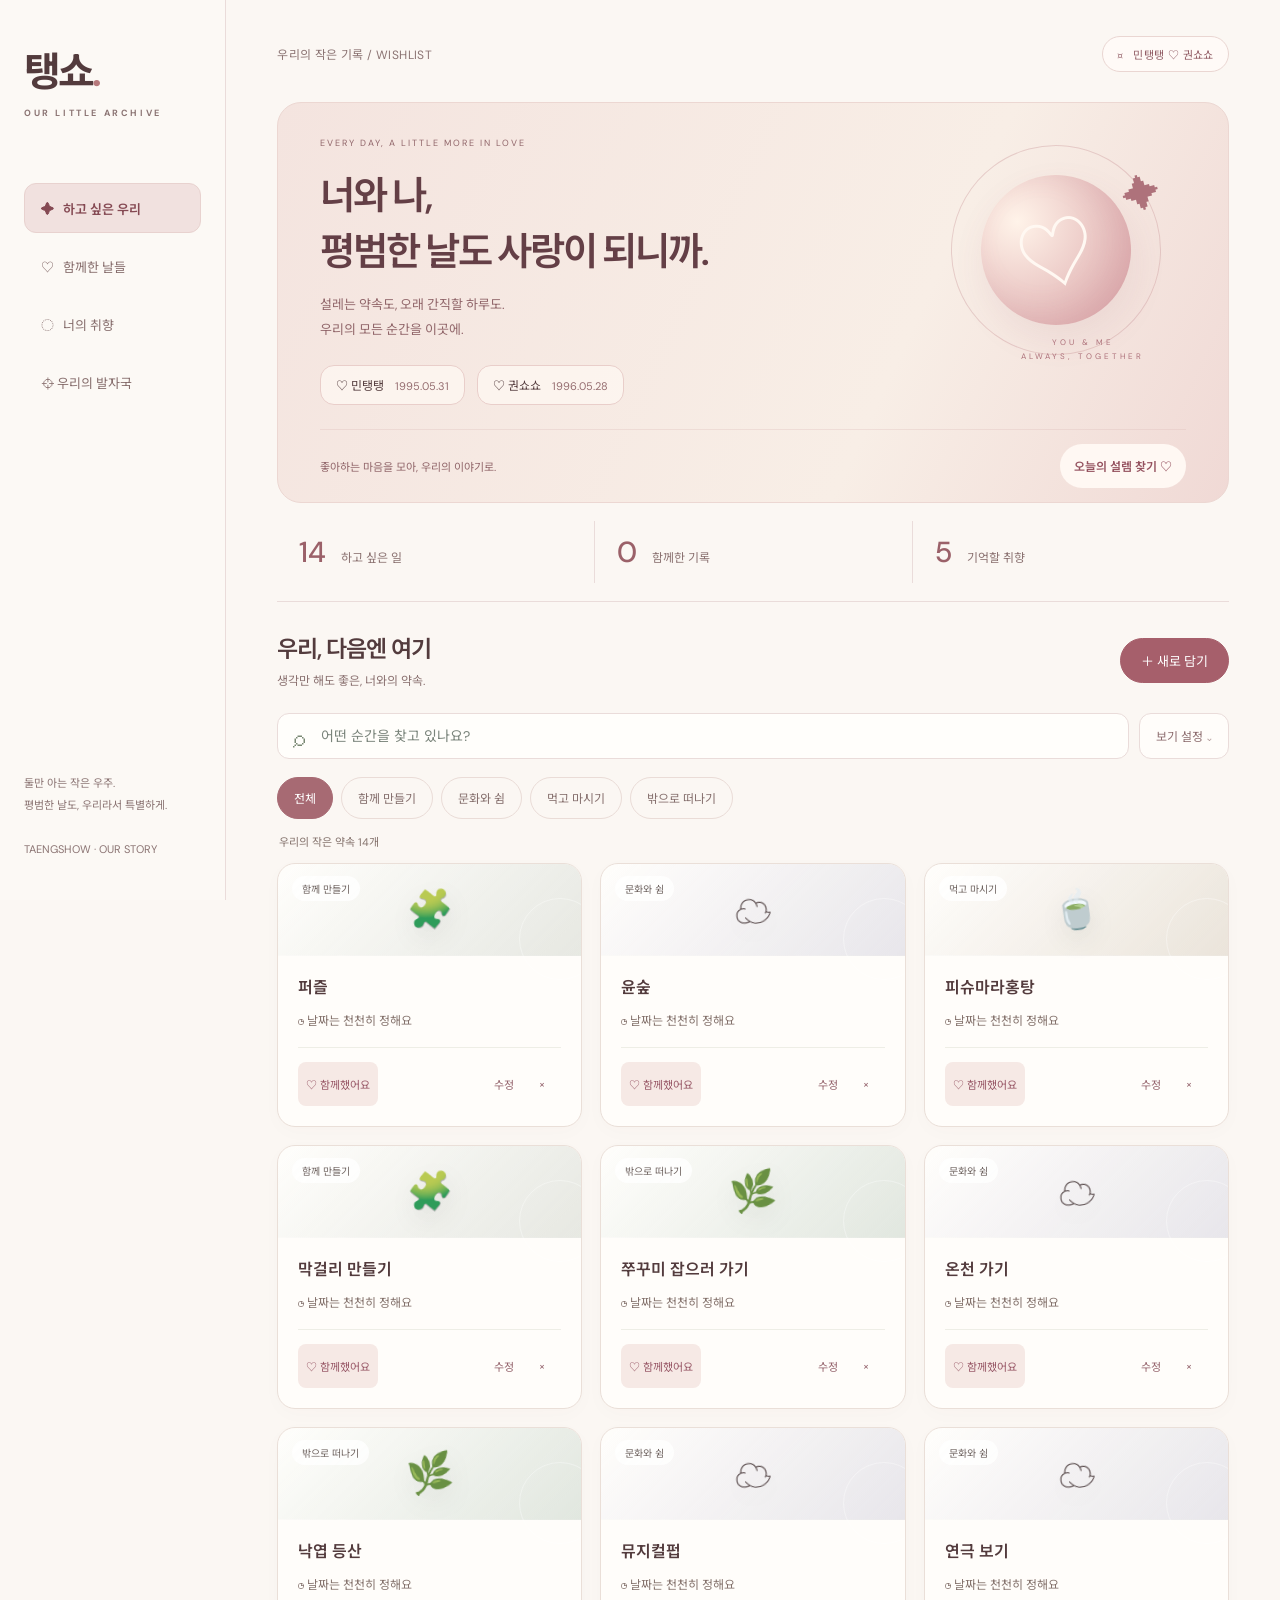
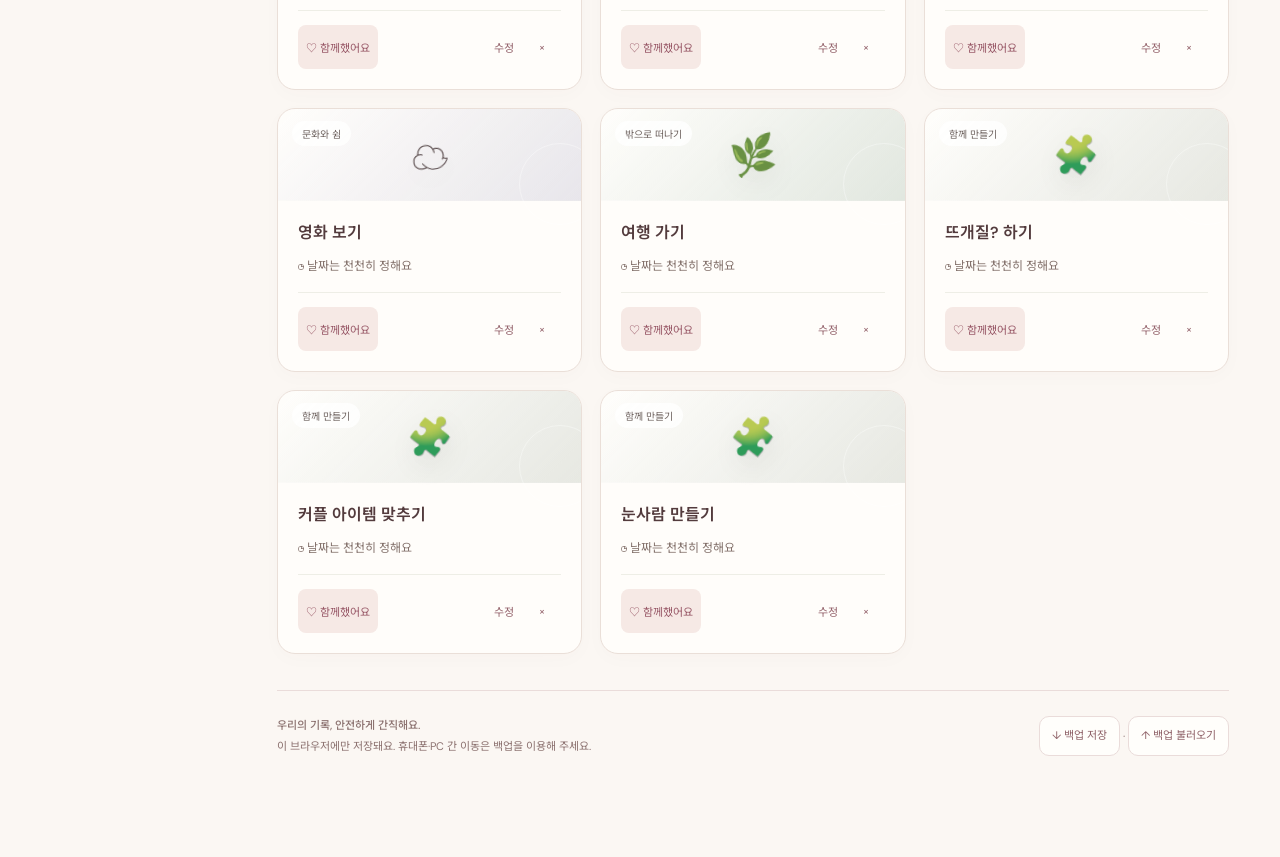
==== commit aad472e6: "Create a warm rose and cream romantic archive with simpler controls" ====
--- a/docs/index.html
+++ b/docs/index.html
@@ -1,7 +1,7 @@
 <!doctype html><html lang="ko"><meta charset="utf-8"><meta name="viewport" content="width=device-width,initial-scale=1"><title>탱쇼 — 민탱탱과 권쇼쇼의 기록</title><meta name="robots" content="noindex,nofollow"><style>
 @import url('https://fonts.googleapis.com/css2?family=Noto+Sans+KR:wght@400;500;600;700&family=DM+Sans:wght@400;500;600&display=swap');
-:root{--ink:#292d27;--muted:#83867b;--paper:#f5f4ee;--green:#62735c;--line:#dddfd3}*{box-sizing:border-box}body{margin:0;background:var(--paper);color:var(--ink);font:14px 'DM Sans','Noto Sans KR',sans-serif}button,input,textarea,select{font:inherit}button{cursor:pointer}button:focus-visible,a:focus-visible{outline:3px solid #afbe89;outline-offset:4px}button{border:0;background:none;color:inherit}aside{position:fixed;width:218px;height:100vh;border-right:1px solid var(--line);padding:40px 25px;display:flex;flex-direction:column}.logo{font-size:36px;letter-spacing:-4px;font-weight:700}.logo small{display:block;font-size:10px;letter-spacing:3px;margin-top:9px;color:var(--muted)}nav{margin-top:68px;display:grid;gap:12px}nav button{text-align:left;padding:14px 16px;border-radius:12px;color:#777d70}nav button.active{background:#e4e9db;color:#43563c;font-weight:600}aside footer{margin-top:auto;color:var(--muted);font-size:11px;line-height:1.9}main{max-width:1400px;margin-left:218px;padding:34px 52px}.top{display:flex;justify-content:space-between;align-items:center;color:var(--muted);font-size:12px}.pill{border:1px solid var(--line);border-radius:30px;padding:9px 14px}.hero{position:relative;margin-top:35px;padding:48px 42px;background:#e8eadf;border-radius:24px;min-height:270px;overflow:hidden}.eyebrow{font-size:10px;letter-spacing:3px;color:var(--green)}h1{font-size:40px;line-height:1.45;letter-spacing:-2px;font-weight:500;margin:18px 0}p{color:var(--muted);line-height:1.9}.orbit{position:absolute;right:7%;top:26px;width:240px;height:240px;border:1px solid #bbc5ac;border-radius:50%;transform:rotate(-25deg)}.orbit:before{content:'♡';position:absolute;inset:29px;border-radius:50%;background:#d3dbc4;display:grid;place-items:center;font-size:100px;color:#f8f9f1;box-shadow:inset -20px -20px 50px #bac9aa}.orbit:after{content:'✦';position:absolute;right:-12px;top:48px;font-size:38px;color:#7d926b}.stats{display:flex;gap:38px;padding:27px 4px;border-bottom:1px solid var(--line)}.stats b{font-size:24px;margin-right:9px;font-weight:500}.stats span{font-size:12px;color:var(--muted)}.sectionHead{display:flex;justify-content:space-between;align-items:center;margin:32px 0 22px}h2{font-size:21px;letter-spacing:-.7px;font-weight:500;margin:0}h2 small{font-size:11px;display:block;color:var(--muted);margin-top:8px;letter-spacing:0}.primary{background:var(--ink);color:white;padding:12px 18px;border-radius:30px}.filters{display:flex;gap:9px;flex-wrap:wrap;margin-bottom:24px}.filters button{padding:8px 15px;border:1px solid var(--line);border-radius:30px;font-size:12px}.filters .active{background:var(--green);color:white;border-color:var(--green)}.grid{display:grid;grid-template-columns:repeat(3,1fr);gap:19px}.card{background:#fffef9;border:1px solid #e5e6dc;border-radius:18px;overflow:hidden}.art{height:145px;display:grid;place-items:center;font-size:54px;background:var(--bg);position:relative}.art span{filter:drop-shadow(0 10px 12px #0001);transform:rotate(-8deg)}.tag{position:absolute;top:13px;left:14px;background:#ffffffb8;padding:5px 10px;border-radius:20px;font-size:10px}.body{padding:20px}.body h3{font-weight:500;font-size:17px;margin:0 0 10px}.body p{font-size:12px;margin:0;min-height:23px}.actions{display:flex;justify-content:space-between;align-items:center;margin-top:17px;border-top:1px solid #eeeee6;padding-top:14px;font-size:11px;color:var(--green)}.actions button{padding:4px}.empty{grid-column:1/-1;padding:65px;text-align:center;border:1px dashed #bbc4b1;border-radius:20px}.taste{padding:28px;background:#fffef9;border:1px solid var(--line);border-radius:20px;margin-bottom:20px}.chips{display:flex;gap:10px;flex-wrap:wrap;margin-top:20px}.chip{padding:11px 15px;background:#eef1e7;border-radius:30px}.chip.dislike{background:#f3e5e0}.chip button{margin-left:10px;color:#888}dialog{border:0;border-radius:24px;padding:30px;width:min(460px,92vw);box-shadow:0 30px 100px #0003;background:var(--paper)}dialog::backdrop{background:#2226;backdrop-filter:blur(5px)}label{display:block;font-size:12px;margin-top:20px}input,textarea,select{width:100%;padding:12px;border:1px solid var(--line);border-radius:10px;background:#fffef9;margin-top:7px;color:var(--ink)}textarea{min-height:90px}.modalActions{display:flex;justify-content:flex-end;gap:12px;margin-top:24px}.bottom{margin:40px 0;color:var(--muted);font-size:11px;display:flex;justify-content:space-between;gap:15px;flex-wrap:wrap}.toast{position:fixed;bottom:28px;left:50%;transform:translateX(-50%);padding:14px 22px;border-radius:30px;background:var(--ink);color:white;z-index:10}#search{max-width:230px;margin:0}.hidden{display:none}@media(max-width:1000px){.grid{grid-template-columns:repeat(2,1fr)}.orbit{right:-40px;opacity:.6}.hero>*:not(.orbit){position:relative;z-index:1}main{padding:30px}aside{width:180px}main{margin-left:180px}}@media(max-width:650px){aside{position:static;width:100%;height:auto;padding:22px;border-right:0}.logo{font-size:28px}.logo small,aside footer{display:none}nav{margin-top:20px;display:flex;gap:4px}nav button{font-size:12px;padding:10px}main{margin:0;padding:0 20px}.hero{margin-top:22px;padding:28px 24px;min-height:250px}h1{font-size:30px}.orbit{width:170px;height:170px;right:-45px;top:70px;opacity:.45}.orbit:before{font-size:60px}.stats{gap:20px}.stats b{font-size:21px}.grid{gap:12px}.body{padding:14px}.art{height:120px}.body h3{font-size:14px}.sectionHead{gap:10px}#search{max-width:145px}.top{font-size:10px}h2{font-size:19px}}.couple{display:flex;gap:12px;flex-wrap:wrap;position:relative;z-index:1;margin-top:20px}.couple>span{background:#fff9;border:1px solid #d6ddcc;padding:10px 15px;border-radius:14px;font-size:13px}.couple small{margin-left:8px;color:#73816a;font-size:11px}@media(max-width:650px){nav{flex-wrap:wrap}.couple{gap:8px}.couple>span{font-size:12px}} </style><link rel="stylesheet" href="style.css?v=3">
+:root{--ink:#292d27;--muted:#83867b;--paper:#f5f4ee;--green:#62735c;--line:#dddfd3}*{box-sizing:border-box}body{margin:0;background:var(--paper);color:var(--ink);font:14px 'DM Sans','Noto Sans KR',sans-serif}button,input,textarea,select{font:inherit}button{cursor:pointer}button:focus-visible,a:focus-visible{outline:3px solid #afbe89;outline-offset:4px}button{border:0;background:none;color:inherit}aside{position:fixed;width:218px;height:100vh;border-right:1px solid var(--line);padding:40px 25px;display:flex;flex-direction:column}.logo{font-size:36px;letter-spacing:-4px;font-weight:700}.logo small{display:block;font-size:10px;letter-spacing:3px;margin-top:9px;color:var(--muted)}nav{margin-top:68px;display:grid;gap:12px}nav button{text-align:left;padding:14px 16px;border-radius:12px;color:#777d70}nav button.active{background:#e4e9db;color:#43563c;font-weight:600}aside footer{margin-top:auto;color:var(--muted);font-size:11px;line-height:1.9}main{max-width:1400px;margin-left:218px;padding:34px 52px}.top{display:flex;justify-content:space-between;align-items:center;color:var(--muted);font-size:12px}.pill{border:1px solid var(--line);border-radius:30px;padding:9px 14px}.hero{position:relative;margin-top:35px;padding:48px 42px;background:#e8eadf;border-radius:24px;min-height:270px;overflow:hidden}.eyebrow{font-size:10px;letter-spacing:3px;color:var(--green)}h1{font-size:40px;line-height:1.45;letter-spacing:-2px;font-weight:500;margin:18px 0}p{color:var(--muted);line-height:1.9}.orbit{position:absolute;right:7%;top:26px;width:240px;height:240px;border:1px solid #bbc5ac;border-radius:50%;transform:rotate(-25deg)}.orbit:before{content:'♡';position:absolute;inset:29px;border-radius:50%;background:#d3dbc4;display:grid;place-items:center;font-size:100px;color:#f8f9f1;box-shadow:inset -20px -20px 50px #bac9aa}.orbit:after{content:'✦';position:absolute;right:-12px;top:48px;font-size:38px;color:#7d926b}.stats{display:flex;gap:38px;padding:27px 4px;border-bottom:1px solid var(--line)}.stats b{font-size:24px;margin-right:9px;font-weight:500}.stats span{font-size:12px;color:var(--muted)}.sectionHead{display:flex;justify-content:space-between;align-items:center;margin:32px 0 22px}h2{font-size:21px;letter-spacing:-.7px;font-weight:500;margin:0}h2 small{font-size:11px;display:block;color:var(--muted);margin-top:8px;letter-spacing:0}.primary{background:var(--ink);color:white;padding:12px 18px;border-radius:30px}.filters{display:flex;gap:9px;flex-wrap:wrap;margin-bottom:24px}.filters button{padding:8px 15px;border:1px solid var(--line);border-radius:30px;font-size:12px}.filters .active{background:var(--green);color:white;border-color:var(--green)}.grid{display:grid;grid-template-columns:repeat(3,1fr);gap:19px}.card{background:#fffef9;border:1px solid #e5e6dc;border-radius:18px;overflow:hidden}.art{height:145px;display:grid;place-items:center;font-size:54px;background:var(--bg);position:relative}.art span{filter:drop-shadow(0 10px 12px #0001);transform:rotate(-8deg)}.tag{position:absolute;top:13px;left:14px;background:#ffffffb8;padding:5px 10px;border-radius:20px;font-size:10px}.body{padding:20px}.body h3{font-weight:500;font-size:17px;margin:0 0 10px}.body p{font-size:12px;margin:0;min-height:23px}.actions{display:flex;justify-content:space-between;align-items:center;margin-top:17px;border-top:1px solid #eeeee6;padding-top:14px;font-size:11px;color:var(--green)}.actions button{padding:4px}.empty{grid-column:1/-1;padding:65px;text-align:center;border:1px dashed #bbc4b1;border-radius:20px}.taste{padding:28px;background:#fffef9;border:1px solid var(--line);border-radius:20px;margin-bottom:20px}.chips{display:flex;gap:10px;flex-wrap:wrap;margin-top:20px}.chip{padding:11px 15px;background:#eef1e7;border-radius:30px}.chip.dislike{background:#f3e5e0}.chip button{margin-left:10px;color:#888}dialog{border:0;border-radius:24px;padding:30px;width:min(460px,92vw);box-shadow:0 30px 100px #0003;background:var(--paper)}dialog::backdrop{background:#2226;backdrop-filter:blur(5px)}label{display:block;font-size:12px;margin-top:20px}input,textarea,select{width:100%;padding:12px;border:1px solid var(--line);border-radius:10px;background:#fffef9;margin-top:7px;color:var(--ink)}textarea{min-height:90px}.modalActions{display:flex;justify-content:flex-end;gap:12px;margin-top:24px}.bottom{margin:40px 0;color:var(--muted);font-size:11px;display:flex;justify-content:space-between;gap:15px;flex-wrap:wrap}.toast{position:fixed;bottom:28px;left:50%;transform:translateX(-50%);padding:14px 22px;border-radius:30px;background:var(--ink);color:white;z-index:10}#search{max-width:230px;margin:0}.hidden{display:none}@media(max-width:1000px){.grid{grid-template-columns:repeat(2,1fr)}.orbit{right:-40px;opacity:.6}.hero>*:not(.orbit){position:relative;z-index:1}main{padding:30px}aside{width:180px}main{margin-left:180px}}@media(max-width:650px){aside{position:static;width:100%;height:auto;padding:22px;border-right:0}.logo{font-size:28px}.logo small,aside footer{display:none}nav{margin-top:20px;display:flex;gap:4px}nav button{font-size:12px;padding:10px}main{margin:0;padding:0 20px}.hero{margin-top:22px;padding:28px 24px;min-height:250px}h1{font-size:30px}.orbit{width:170px;height:170px;right:-45px;top:70px;opacity:.45}.orbit:before{font-size:60px}.stats{gap:20px}.stats b{font-size:21px}.grid{gap:12px}.body{padding:14px}.art{height:120px}.body h3{font-size:14px}.sectionHead{gap:10px}#search{max-width:145px}.top{font-size:10px}h2{font-size:19px}}.couple{display:flex;gap:12px;flex-wrap:wrap;position:relative;z-index:1;margin-top:20px}.couple>span{background:#fff9;border:1px solid #d6ddcc;padding:10px 15px;border-radius:14px;font-size:13px}.couple small{margin-left:8px;color:#73816a;font-size:11px}@media(max-width:650px){nav{flex-wrap:wrap}.couple{gap:8px}.couple>span{font-size:12px}} </style><link rel="stylesheet" href="style.css?v=4">
 <body><a class="skip" href="#workspace">기록으로 바로 가기</a><aside><div class="logo">탱쇼<span style="color:#899b79">.</span><small>OUR LITTLE ARCHIVE</small></div><nav aria-label="우리의 기록 메뉴"><button class="active" data-view="wish">✦ &nbsp; 하고 싶은 우리</button><button data-view="done">♡ &nbsp; 함께한 날들</button><button data-view="taste">◌ &nbsp; 너의 취향</button></nav><footer>둘만 아는 작은 우주.<br>평범한 날도, 우리라서 특별하게.<br><br>TAENGSHOW · OUR STORY</footer></aside>
-<main id="workspace"><div class="top"><span>우리의 작은 기록 / <span id="breadcrumb">WISHLIST</span></span><span class="pill">⌑ &nbsp; 민탱탱 ♡ 권쇼쇼</span></div><section class="hero"><div class="eyebrow">LITTLE MOMENTS, BIG LOVE</div><h1>탱탱과 쇼쇼가 만드는<br>작고 소중한 순간들.</h1><p>가고 싶은 곳, 함께한 하루, 잊고 싶지 않은 너의 취향.</p><div class="couple"><span>♡ 민탱탱 <small>1995.05.31</small></span><span>♡ 권쇼쇼 <small>1996.05.28</small></span></div><div class="orbit" aria-hidden="true"><span class="orbitCaption">YOU & ME<br>OUR NEXT CHAPTER</span></div><div class="heroFoot"><span>작은 약속을 모아, 커다란 추억으로.</span><button id="surprise">오늘은 뭐 할까? ↗</button></div></section><div class="stats" aria-label="우리의 기록 현황"><div data-stat="wish" role="button" tabindex="0"><b id="wishCount">0</b><span>하고 싶은 일</span></div><div data-stat="done" role="button" tabindex="0"><b id="doneCount">0</b><span>함께한 기록</span></div><div data-stat="taste" role="button" tabindex="0"><b id="tasteCount">0</b><span>기억할 취향</span></div></div><div class="sectionHead"><h2 id="heading" tabindex="-1"></h2><button class="primary" id="add">＋ 새로 담기</button></div><div class="workspaceToolbar" id="workspaceToolbar"><div class="searchBox"><span aria-hidden="true">⌕</span><input type="search" id="search" aria-label="기록 검색" placeholder="어떤 순간을 찾고 있나요?"></div><select id="sort" aria-label="기록 정렬"><option value="original">담은 순서</option><option value="recent">최근 추가순</option><option value="date">가까운 날짜순</option><option value="name">이름순</option></select><div class="viewSwitch" aria-label="보기 방식"><button id="gridView" class="active" aria-label="카드 보기" aria-pressed="true">▦</button><button id="listView" aria-label="목록 보기" aria-pressed="false">☰</button></div></div><div class="filters" id="filters" aria-label="종류 필터"></div><div id="resultCount" class="resultCount" aria-live="polite"></div><div id="content"></div><div class="bottom"><span><b>우리의 기록, 안전하게 간직해요.</b><br>이 브라우저에만 저장돼요. 휴대폰·PC 간 이동은 백업을 이용해 주세요.</span><span><button id="export">↓ 백업 저장</button> · <button id="import">↑ 백업 불러오기</button></span></div></main>
-<dialog id="modal" aria-labelledby="modalTitle"><form id="form"><h2 id="modalTitle">새로운 설렘 담기</h2><label hidden>누구의 취향인가요?<select id="person"><option>민탱탱</option><option>권쇼쇼</option></select></label><p class="modalIntro">함께하고 싶은 순간을 한 줄씩 담아보세요.</p><label>이름<input id="title" required maxlength="100" placeholder="우리, 다음엔 뭐 할까?"></label><label>종류<select id="category"><option>먹고 마시기</option><option>밖으로 떠나기</option><option>함께 만들기</option><option>문화와 쉼</option><option>좋아해요</option><option>어려워요</option></select></label><label>날짜 · 정해지면 입력해요<input id="date" type="date"></label><label>기억하고 싶은 메모<textarea id="note" maxlength="2000" placeholder="장소, 예약 정보, 그날의 기분까지"></textarea></label><div class="modalActions"><button type="button" id="cancel">취소</button><button class="primary">저장하기</button></div></form></dialog><input type="file" id="file" accept="application/json" hidden><div id="toast" class="toast hidden" role="status"><span id="toastMessage"></span><button id="undo" class="hidden">되돌리기</button></div><script src="app.js?v=3"></script><script src="map.js?v=3"></script></body></html>
+<main id="workspace"><div class="top"><span>우리의 작은 기록 / <span id="breadcrumb">WISHLIST</span></span><span class="pill">⌑ &nbsp; 민탱탱 ♡ 권쇼쇼</span></div><section class="hero"><div class="eyebrow">EVERY DAY, A LITTLE MORE IN LOVE</div><h1>너와 나,<br>평범한 날도 사랑이 되니까.</h1><p>설레는 약속도, 오래 간직할 하루도.<br>우리의 모든 순간을 이곳에.</p><div class="couple"><span>♡ 민탱탱 <small>1995.05.31</small></span><span>♡ 권쇼쇼 <small>1996.05.28</small></span></div><div class="orbit" aria-hidden="true"><span class="orbitCaption">YOU & ME<br>ALWAYS, TOGETHER</span></div><div class="heroFoot"><span>좋아하는 마음을 모아, 우리의 이야기로.</span><button id="surprise">오늘의 설렘 찾기 ♡</button></div></section><div class="stats" aria-label="우리의 기록 현황"><div data-stat="wish" role="button" tabindex="0"><b id="wishCount">0</b><span>하고 싶은 일</span></div><div data-stat="done" role="button" tabindex="0"><b id="doneCount">0</b><span>함께한 기록</span></div><div data-stat="taste" role="button" tabindex="0"><b id="tasteCount">0</b><span>기억할 취향</span></div></div><div class="sectionHead"><h2 id="heading" tabindex="-1"></h2><button class="primary" id="add">＋ 새로 담기</button></div><div class="workspaceToolbar" id="workspaceToolbar"><div class="searchBox"><span aria-hidden="true">⌕</span><input type="search" id="search" aria-label="기록 검색" placeholder="어떤 순간을 찾고 있나요?"></div><details class="displayOptions"><summary>보기 설정</summary><div class="displayOptionsBody"><select id="sort" aria-label="기록 정렬"><option value="original">담은 순서</option><option value="recent">최근 추가순</option><option value="date">가까운 날짜순</option><option value="name">이름순</option></select><div class="viewSwitch" aria-label="보기 방식"><button id="gridView" class="active" aria-label="카드 보기" aria-pressed="true">▦</button><button id="listView" aria-label="목록 보기" aria-pressed="false">☰</button></div></div></details></div><div class="filters" id="filters" aria-label="종류 필터"></div><div id="resultCount" class="resultCount" aria-live="polite"></div><div id="content"></div><div class="bottom"><span><b>우리의 기록, 안전하게 간직해요.</b><br>이 브라우저에만 저장돼요. 휴대폰·PC 간 이동은 백업을 이용해 주세요.</span><span><button id="export">↓ 백업 저장</button> · <button id="import">↑ 백업 불러오기</button></span></div></main>
+<dialog id="modal" aria-labelledby="modalTitle"><form id="form"><h2 id="modalTitle">새로운 설렘 담기</h2><label hidden>누구의 취향인가요?<select id="person"><option>민탱탱</option><option>권쇼쇼</option></select></label><p class="modalIntro">함께하고 싶은 순간을 한 줄씩 담아보세요.</p><label>이름<input id="title" required maxlength="100" placeholder="우리, 다음엔 뭐 할까?"></label><label>종류<select id="category"><option>먹고 마시기</option><option>밖으로 떠나기</option><option>함께 만들기</option><option>문화와 쉼</option><option>좋아해요</option><option>어려워요</option></select></label><label>날짜 · 정해지면 입력해요<input id="date" type="date"></label><label>기억하고 싶은 메모<textarea id="note" maxlength="2000" placeholder="장소, 예약 정보, 그날의 기분까지"></textarea></label><div class="modalActions"><button type="button" id="cancel">취소</button><button class="primary">저장하기</button></div></form></dialog><input type="file" id="file" accept="application/json" hidden><div id="toast" class="toast hidden" role="status"><span id="toastMessage"></span><button id="undo" class="hidden">되돌리기</button></div><script src="app.js?v=4"></script><script src="map.js?v=4"></script></body></html>
 
--- a/docs/style.css
+++ b/docs/style.css
@@ -11,3 +11,6 @@
 main{max-width:1480px}.hero{background:linear-gradient(115deg,#e5eddf,#edf0e3 65%,#dae5cf);padding-top:34px}.hero h1{font-weight:600;letter-spacing:-2px}.heroFoot{margin-top:24px}.stats{padding:18px 0 10px}.stats>div{box-shadow:none;background:#fffdf8}.sectionHead{scroll-margin-top:24px}#heading:focus{outline:none}.card{display:flex;flex-direction:column}.body{display:flex;flex-direction:column;flex:1}.actions{margin-top:auto;padding-top:14px}.body>p:last-of-type{margin-bottom:14px}.art{height:100px}.art span{font-size:37px}.grid.list .card{flex-direction:row}.grid.list .body{flex:1}.resultCount{color:#596b55}.top{color:#5f705a}.filters button{min-height:42px}.actions button{min-height:44px;min-width:38px}.chip button{min-height:44px}.toast button{min-height:44px}.body .note{-webkit-line-clamp:2}.heroFoot button{min-height:44px}.viewSwitch button{min-width:40px;min-height:40px}.grid.list .art{width:90px}.grid.list .actions{margin-top:0}.bottom{color:#61725b}.mapCredit{color:#64725c}body[data-view=done] .hero,body[data-view=taste] .hero,body[data-view=map] .hero{display:none}body[data-view=done] .stats,body[data-view=taste] .stats,body[data-view=map] .stats{margin-top:22px}.empty p{color:#607057}.modalActions{position:sticky;bottom:-32px;background:#fafbf5;padding-bottom:12px;border-top:1px solid var(--line)}
 @media(max-width:700px){main{padding-left:18px;padding-right:18px}.hero{padding:24px 20px 0}.hero h1{font-size:27px}.hero p{max-width:100%;padding-right:15px;word-break:keep-all}.couple{margin-top:14px}.heroFoot{margin-top:16px}.heroFoot>span{max-width:160px;line-height:1.7}.stats{padding-bottom:8px}.stats>div{padding:12px}.sectionHead{scroll-margin-top:18px}.workspaceToolbar{display:grid;grid-template-columns:minmax(0,1fr) auto}.searchBox{min-width:0}.workspaceToolbar select{grid-column:1/-1}.viewSwitch button{min-width:36px}.art{height:86px}.art span{font-size:31px}.body{padding:13px 11px}.actions .complete{font-size:11px}.actions>span{width:100%;justify-content:flex-end}.actions>span button{min-width:44px}.grid.list .actions{flex-wrap:wrap}.grid.list .actions>span{width:auto;margin-left:auto}.grid.list .art{width:65px}.grid.list .tag{font-size:8px;padding:4px}.hero .eyebrow{letter-spacing:1.7px}nav button{font-size:10px;min-height:48px}.modalActions{bottom:-25px}.mapPanel .mapCredit{font-size:11px}.body p{color:#62705b}.tag{color:#40583a}.couple small{color:#54664a}}
 @media(max-width:360px){.grid{grid-template-columns:1fr}.card{flex-direction:row}.art{width:76px;min-height:155px;height:auto;flex-shrink:0}.actions .complete{width:auto}.actions>span{width:auto}.hero h1{font-size:24px}.couple>span{padding:7px}.pill{display:none}}
+/* Warm, romantic, and intentionally simple. */
+:root{--paper:#fbf7f3;--ink:#533b3d;--muted:#81696a;--green:#a45f69;--line:#eadcda}body{background:#fbf7f3;color:var(--ink)}aside{background:#fcf9f5;border-color:#eadcda}.logo span{color:#b7797c!important}.logo small,aside footer,.top{color:#8b7473}nav button{color:#866d6c}nav button.active{background:#f1e1df;border-color:#e8d2cf;color:#854953}nav button:hover{background:#f4e9e5}.pill{color:#925d65;border-color:#ead6d2;background:#fffaf7}.hero{background:linear-gradient(115deg,#f4e4df,#f8eee6 65%,#f0d9d5);border-color:#ecd7d2}.hero h1{color:#643f46;line-height:1.45}.hero p,.heroFoot,.eyebrow{color:#91666a}.hero .eyebrow{font-size:9px;letter-spacing:2px}.couple>span{background:#fff9f4b3;border-color:#e9ceca}.couple small{color:#956d70}.heroFoot{border-color:#dab9b655}.heroFoot button{color:#95525f;background:#fff8f3}.orbit{border-color:#cb9a9b66}.orbit:before{background:radial-gradient(circle at 30% 25%,#fff3e9,#d8a0a4);box-shadow:inset -12px -12px 32px #b7737d22,0 15px 35px #9c566b16;color:#fff8f2}.orbit:after,.orbitCaption{color:#ae727b}.stats>div{background:transparent;border:0;border-radius:0;padding:12px 22px;box-shadow:none}.stats>div+div{border-left:1px solid var(--line)}.stats{gap:0;border-bottom:1px solid var(--line);padding:18px 0}.stats b{color:#9b6169}.stats span,h2 small{color:#8a7170}.primary{background:#a65f6b;border-color:#a65f6b;box-shadow:none}.primary:hover{background:#8d4c59}.filters button{background:transparent;border-color:#eadcd7;color:#856f6d}.filters .active{background:#a76a73;border-color:#a76a73}.card{box-shadow:0 5px 20px #7b3b4a05;border-color:#eadfd8;background:#fffdfa}.card:hover{box-shadow:0 10px 25px #7b3b4a0b}.art{filter:saturate(.65);height:92px}.tag{color:#74635d}.body p,.resultCount{color:#84726c}.actions .complete{background:#f6e9e5;color:#985867}.actions{color:#93616a}.taste{border-color:#eadcd7;background:#fffdfa;box-shadow:none}.chip{background:#f5e6e0}.chip.dislike{background:#eee8e6}.chip .editTaste{color:#79565c}.empty{background:#f8eeea;border-color:#dabeb9}.empty p{color:#896d6c}.toast{background:#83535e}.bottom,.bottom b{color:#8c7270}.bottom button{color:#8f6268}.displayOptions{position:relative;flex-shrink:0}.displayOptions summary{cursor:pointer;list-style:none;padding:13px 16px;border:1px solid var(--line);border-radius:12px;font-size:12px;color:#8c6c6e;background:#fffdfa;min-height:46px}.displayOptions summary:after{content:' ⌄'}.displayOptionsBody{position:absolute;right:0;top:54px;z-index:4;padding:12px;background:#fffdfa;border:1px solid var(--line);box-shadow:0 10px 30px #533b3d15;border-radius:14px;display:flex;gap:8px;align-items:center}.viewSwitch{background:#f2e6e1}.viewSwitch .active{color:#975d69}.sectionHead{margin-top:28px}.region.visited{fill:#b77780}.region:hover,.region:focus{fill:#dfb1b4}.region.selected{stroke:#8f5260}.mapToolbar span,.cityRow{color:#94626b}#mapCanvas{background:radial-gradient(ellipse,#f7ece7,transparent 70%)}
+@media(max-width:700px){nav{background:#fffaf7f5;border-color:#eadcd7}.hero h1{font-size:28px}.hero p{font-size:12px}.hero .eyebrow{font-size:7px;letter-spacing:1.5px}.stats>div{padding:10px 12px}.stats b{font-size:24px}.workspaceToolbar{display:flex;flex-wrap:nowrap}.searchBox{flex:1;min-width:0}.displayOptions summary{font-size:11px;padding:13px 10px}.displayOptionsBody{width:250px;flex-wrap:wrap}.displayOptionsBody select{width:100%;order:0}.displayOptionsBody .viewSwitch{width:100%;justify-content:center}.heroFoot>span{font-size:9px}.art{height:80px}}
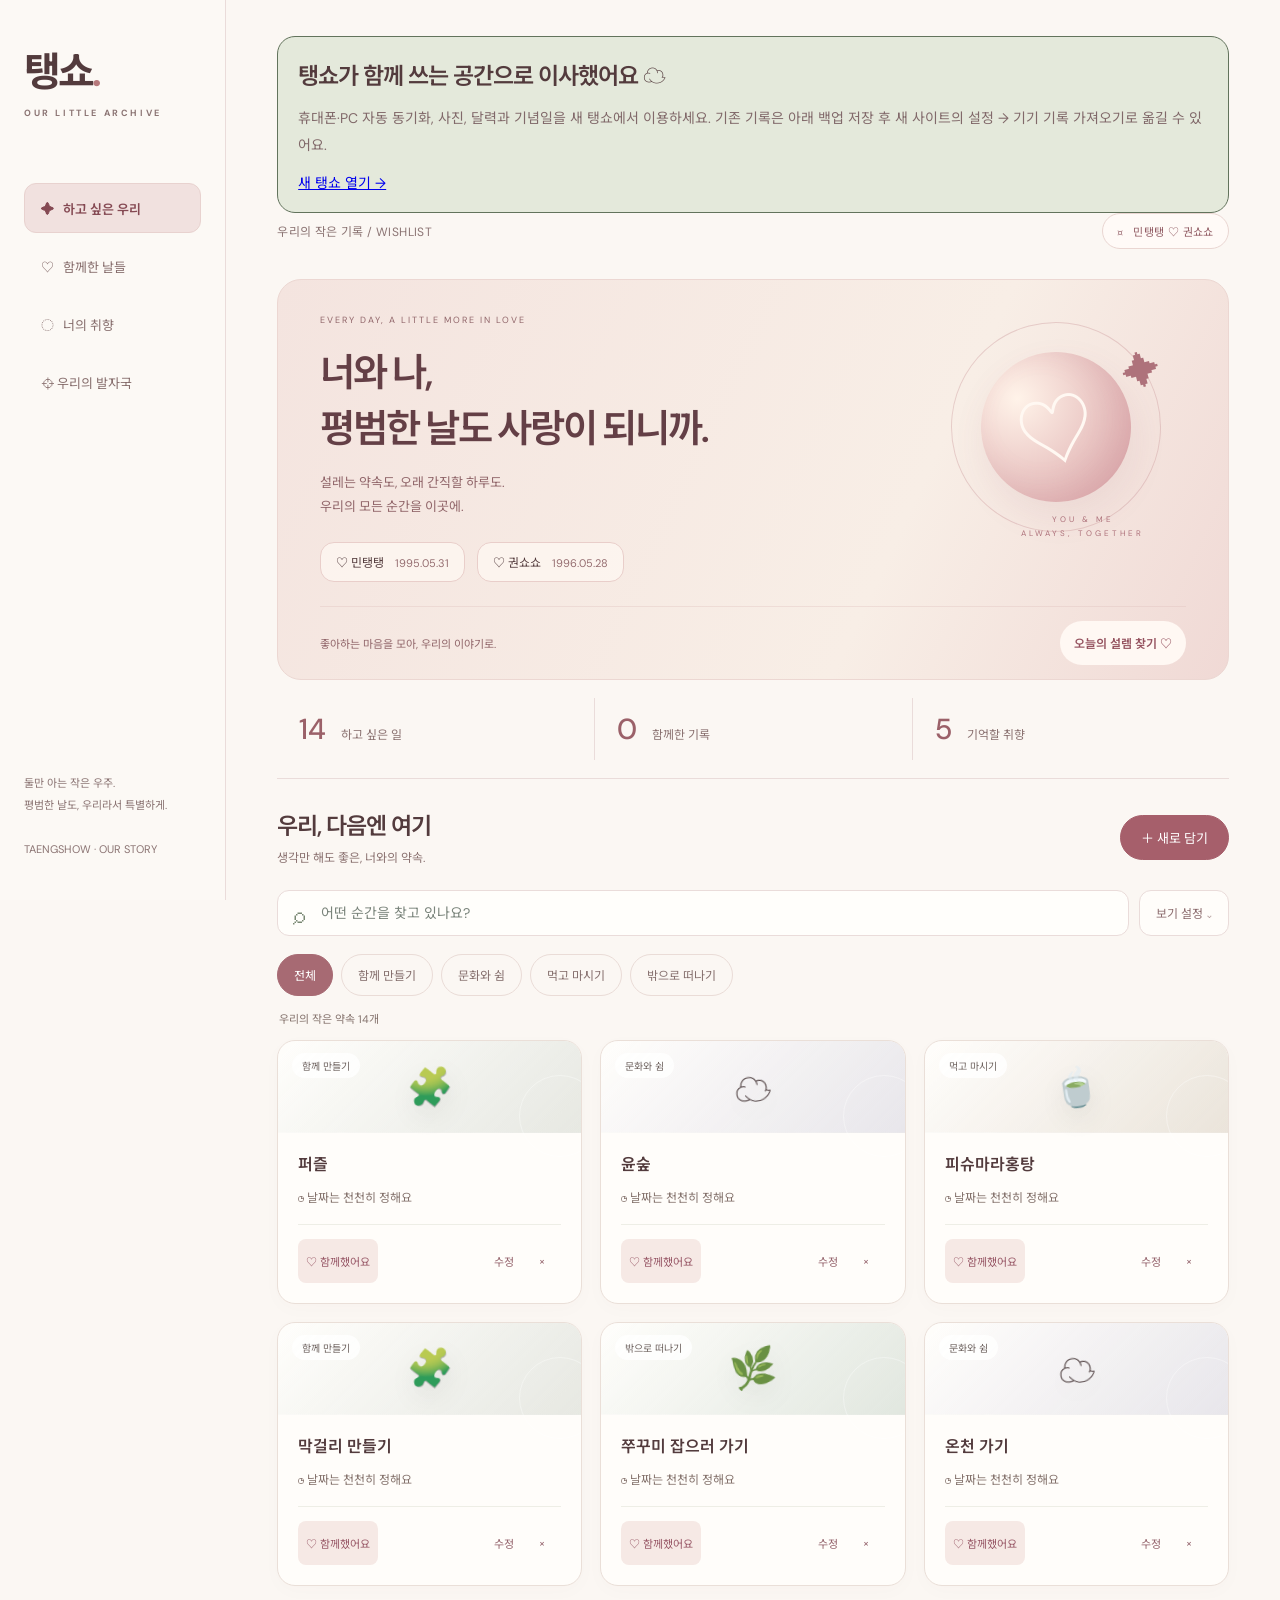
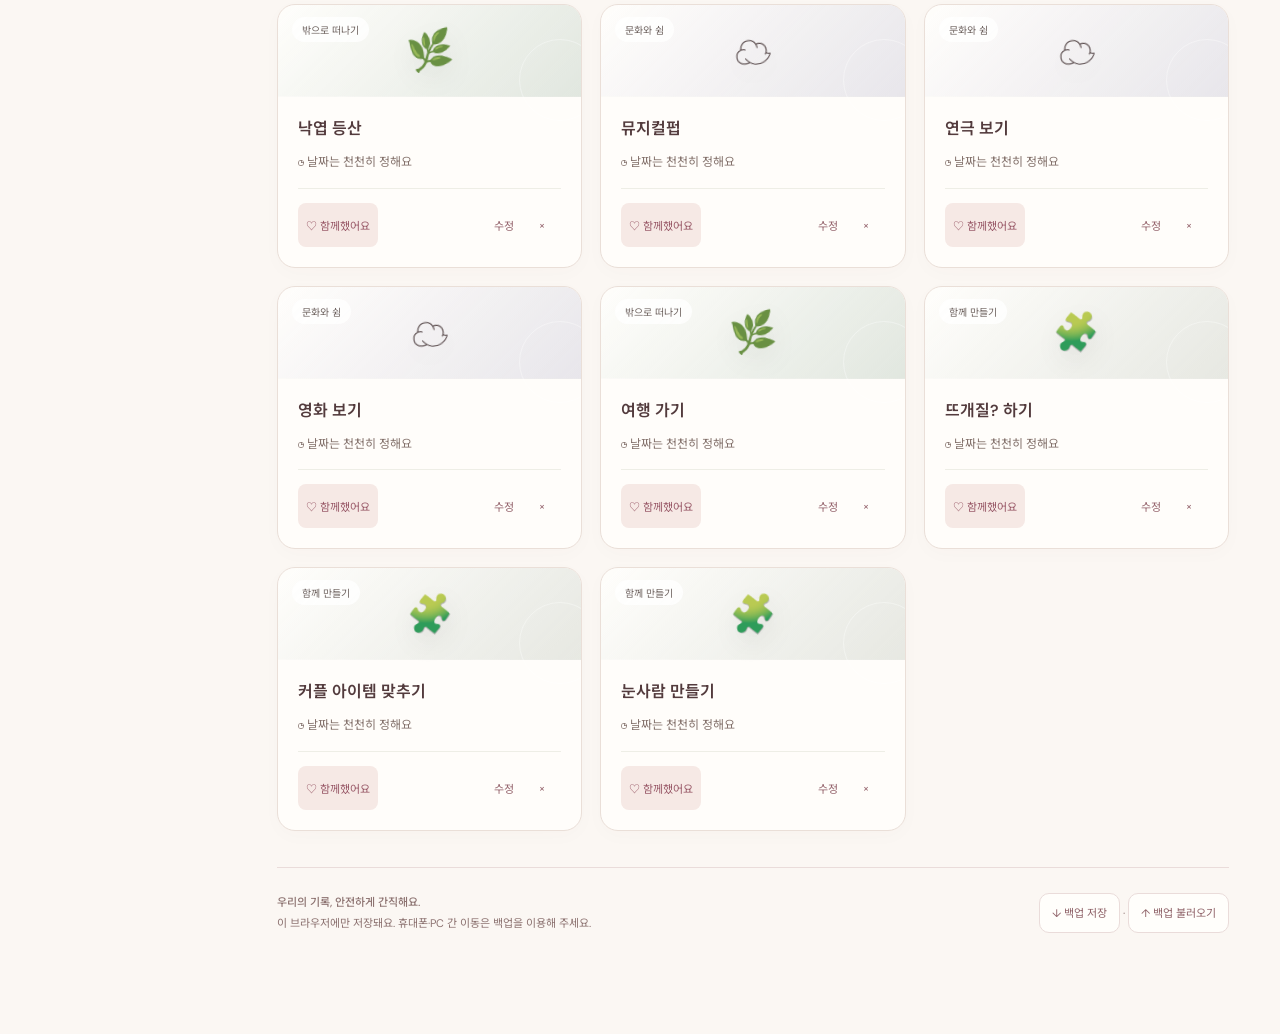
==== commit cca7c764: "Add private cloud archive with sync, photos, calendar and backups; link migration" ====
--- a/docs/index.html
+++ b/docs/index.html
@@ -2,6 +2,6 @@
 @import url('https://fonts.googleapis.com/css2?family=Noto+Sans+KR:wght@400;500;600;700&family=DM+Sans:wght@400;500;600&display=swap');
 :root{--ink:#292d27;--muted:#83867b;--paper:#f5f4ee;--green:#62735c;--line:#dddfd3}*{box-sizing:border-box}body{margin:0;background:var(--paper);color:var(--ink);font:14px 'DM Sans','Noto Sans KR',sans-serif}button,input,textarea,select{font:inherit}button{cursor:pointer}button:focus-visible,a:focus-visible{outline:3px solid #afbe89;outline-offset:4px}button{border:0;background:none;color:inherit}aside{position:fixed;width:218px;height:100vh;border-right:1px solid var(--line);padding:40px 25px;display:flex;flex-direction:column}.logo{font-size:36px;letter-spacing:-4px;font-weight:700}.logo small{display:block;font-size:10px;letter-spacing:3px;margin-top:9px;color:var(--muted)}nav{margin-top:68px;display:grid;gap:12px}nav button{text-align:left;padding:14px 16px;border-radius:12px;color:#777d70}nav button.active{background:#e4e9db;color:#43563c;font-weight:600}aside footer{margin-top:auto;color:var(--muted);font-size:11px;line-height:1.9}main{max-width:1400px;margin-left:218px;padding:34px 52px}.top{display:flex;justify-content:space-between;align-items:center;color:var(--muted);font-size:12px}.pill{border:1px solid var(--line);border-radius:30px;padding:9px 14px}.hero{position:relative;margin-top:35px;padding:48px 42px;background:#e8eadf;border-radius:24px;min-height:270px;overflow:hidden}.eyebrow{font-size:10px;letter-spacing:3px;color:var(--green)}h1{font-size:40px;line-height:1.45;letter-spacing:-2px;font-weight:500;margin:18px 0}p{color:var(--muted);line-height:1.9}.orbit{position:absolute;right:7%;top:26px;width:240px;height:240px;border:1px solid #bbc5ac;border-radius:50%;transform:rotate(-25deg)}.orbit:before{content:'♡';position:absolute;inset:29px;border-radius:50%;background:#d3dbc4;display:grid;place-items:center;font-size:100px;color:#f8f9f1;box-shadow:inset -20px -20px 50px #bac9aa}.orbit:after{content:'✦';position:absolute;right:-12px;top:48px;font-size:38px;color:#7d926b}.stats{display:flex;gap:38px;padding:27px 4px;border-bottom:1px solid var(--line)}.stats b{font-size:24px;margin-right:9px;font-weight:500}.stats span{font-size:12px;color:var(--muted)}.sectionHead{display:flex;justify-content:space-between;align-items:center;margin:32px 0 22px}h2{font-size:21px;letter-spacing:-.7px;font-weight:500;margin:0}h2 small{font-size:11px;display:block;color:var(--muted);margin-top:8px;letter-spacing:0}.primary{background:var(--ink);color:white;padding:12px 18px;border-radius:30px}.filters{display:flex;gap:9px;flex-wrap:wrap;margin-bottom:24px}.filters button{padding:8px 15px;border:1px solid var(--line);border-radius:30px;font-size:12px}.filters .active{background:var(--green);color:white;border-color:var(--green)}.grid{display:grid;grid-template-columns:repeat(3,1fr);gap:19px}.card{background:#fffef9;border:1px solid #e5e6dc;border-radius:18px;overflow:hidden}.art{height:145px;display:grid;place-items:center;font-size:54px;background:var(--bg);position:relative}.art span{filter:drop-shadow(0 10px 12px #0001);transform:rotate(-8deg)}.tag{position:absolute;top:13px;left:14px;background:#ffffffb8;padding:5px 10px;border-radius:20px;font-size:10px}.body{padding:20px}.body h3{font-weight:500;font-size:17px;margin:0 0 10px}.body p{font-size:12px;margin:0;min-height:23px}.actions{display:flex;justify-content:space-between;align-items:center;margin-top:17px;border-top:1px solid #eeeee6;padding-top:14px;font-size:11px;color:var(--green)}.actions button{padding:4px}.empty{grid-column:1/-1;padding:65px;text-align:center;border:1px dashed #bbc4b1;border-radius:20px}.taste{padding:28px;background:#fffef9;border:1px solid var(--line);border-radius:20px;margin-bottom:20px}.chips{display:flex;gap:10px;flex-wrap:wrap;margin-top:20px}.chip{padding:11px 15px;background:#eef1e7;border-radius:30px}.chip.dislike{background:#f3e5e0}.chip button{margin-left:10px;color:#888}dialog{border:0;border-radius:24px;padding:30px;width:min(460px,92vw);box-shadow:0 30px 100px #0003;background:var(--paper)}dialog::backdrop{background:#2226;backdrop-filter:blur(5px)}label{display:block;font-size:12px;margin-top:20px}input,textarea,select{width:100%;padding:12px;border:1px solid var(--line);border-radius:10px;background:#fffef9;margin-top:7px;color:var(--ink)}textarea{min-height:90px}.modalActions{display:flex;justify-content:flex-end;gap:12px;margin-top:24px}.bottom{margin:40px 0;color:var(--muted);font-size:11px;display:flex;justify-content:space-between;gap:15px;flex-wrap:wrap}.toast{position:fixed;bottom:28px;left:50%;transform:translateX(-50%);padding:14px 22px;border-radius:30px;background:var(--ink);color:white;z-index:10}#search{max-width:230px;margin:0}.hidden{display:none}@media(max-width:1000px){.grid{grid-template-columns:repeat(2,1fr)}.orbit{right:-40px;opacity:.6}.hero>*:not(.orbit){position:relative;z-index:1}main{padding:30px}aside{width:180px}main{margin-left:180px}}@media(max-width:650px){aside{position:static;width:100%;height:auto;padding:22px;border-right:0}.logo{font-size:28px}.logo small,aside footer{display:none}nav{margin-top:20px;display:flex;gap:4px}nav button{font-size:12px;padding:10px}main{margin:0;padding:0 20px}.hero{margin-top:22px;padding:28px 24px;min-height:250px}h1{font-size:30px}.orbit{width:170px;height:170px;right:-45px;top:70px;opacity:.45}.orbit:before{font-size:60px}.stats{gap:20px}.stats b{font-size:21px}.grid{gap:12px}.body{padding:14px}.art{height:120px}.body h3{font-size:14px}.sectionHead{gap:10px}#search{max-width:145px}.top{font-size:10px}h2{font-size:19px}}.couple{display:flex;gap:12px;flex-wrap:wrap;position:relative;z-index:1;margin-top:20px}.couple>span{background:#fff9;border:1px solid #d6ddcc;padding:10px 15px;border-radius:14px;font-size:13px}.couple small{margin-left:8px;color:#73816a;font-size:11px}@media(max-width:650px){nav{flex-wrap:wrap}.couple{gap:8px}.couple>span{font-size:12px}} </style><link rel="stylesheet" href="style.css?v=4">
 <body><a class="skip" href="#workspace">기록으로 바로 가기</a><aside><div class="logo">탱쇼<span style="color:#899b79">.</span><small>OUR LITTLE ARCHIVE</small></div><nav aria-label="우리의 기록 메뉴"><button class="active" data-view="wish">✦ &nbsp; 하고 싶은 우리</button><button data-view="done">♡ &nbsp; 함께한 날들</button><button data-view="taste">◌ &nbsp; 너의 취향</button></nav><footer>둘만 아는 작은 우주.<br>평범한 날도, 우리라서 특별하게.<br><br>TAENGSHOW · OUR STORY</footer></aside>
-<main id="workspace"><div class="top"><span>우리의 작은 기록 / <span id="breadcrumb">WISHLIST</span></span><span class="pill">⌑ &nbsp; 민탱탱 ♡ 권쇼쇼</span></div><section class="hero"><div class="eyebrow">EVERY DAY, A LITTLE MORE IN LOVE</div><h1>너와 나,<br>평범한 날도 사랑이 되니까.</h1><p>설레는 약속도, 오래 간직할 하루도.<br>우리의 모든 순간을 이곳에.</p><div class="couple"><span>♡ 민탱탱 <small>1995.05.31</small></span><span>♡ 권쇼쇼 <small>1996.05.28</small></span></div><div class="orbit" aria-hidden="true"><span class="orbitCaption">YOU & ME<br>ALWAYS, TOGETHER</span></div><div class="heroFoot"><span>좋아하는 마음을 모아, 우리의 이야기로.</span><button id="surprise">오늘의 설렘 찾기 ♡</button></div></section><div class="stats" aria-label="우리의 기록 현황"><div data-stat="wish" role="button" tabindex="0"><b id="wishCount">0</b><span>하고 싶은 일</span></div><div data-stat="done" role="button" tabindex="0"><b id="doneCount">0</b><span>함께한 기록</span></div><div data-stat="taste" role="button" tabindex="0"><b id="tasteCount">0</b><span>기억할 취향</span></div></div><div class="sectionHead"><h2 id="heading" tabindex="-1"></h2><button class="primary" id="add">＋ 새로 담기</button></div><div class="workspaceToolbar" id="workspaceToolbar"><div class="searchBox"><span aria-hidden="true">⌕</span><input type="search" id="search" aria-label="기록 검색" placeholder="어떤 순간을 찾고 있나요?"></div><details class="displayOptions"><summary>보기 설정</summary><div class="displayOptionsBody"><select id="sort" aria-label="기록 정렬"><option value="original">담은 순서</option><option value="recent">최근 추가순</option><option value="date">가까운 날짜순</option><option value="name">이름순</option></select><div class="viewSwitch" aria-label="보기 방식"><button id="gridView" class="active" aria-label="카드 보기" aria-pressed="true">▦</button><button id="listView" aria-label="목록 보기" aria-pressed="false">☰</button></div></div></details></div><div class="filters" id="filters" aria-label="종류 필터"></div><div id="resultCount" class="resultCount" aria-live="polite"></div><div id="content"></div><div class="bottom"><span><b>우리의 기록, 안전하게 간직해요.</b><br>이 브라우저에만 저장돼요. 휴대폰·PC 간 이동은 백업을 이용해 주세요.</span><span><button id="export">↓ 백업 저장</button> · <button id="import">↑ 백업 불러오기</button></span></div></main>
+<main id="workspace"><section style="padding:20px;border:1px solid #62735c;border-radius:18px;background:#e4e9db"><h2>탱쇼가 함께 쓰는 공간으로 이사했어요 ☁</h2><p>휴대폰·PC 자동 동기화, 사진, 달력과 기념일을 새 탱쇼에서 이용하세요. 기존 기록은 아래 백업 저장 후 새 사이트의 설정 → 기기 기록 가져오기로 옮길 수 있어요.</p><a href="https://our-little-orbit-1102.jinhyuk774060.chatgpt.site">새 탱쇼 열기 →</a></section><div class="top"><span>우리의 작은 기록 / <span id="breadcrumb">WISHLIST</span></span><span class="pill">⌑ &nbsp; 민탱탱 ♡ 권쇼쇼</span></div><section class="hero"><div class="eyebrow">EVERY DAY, A LITTLE MORE IN LOVE</div><h1>너와 나,<br>평범한 날도 사랑이 되니까.</h1><p>설레는 약속도, 오래 간직할 하루도.<br>우리의 모든 순간을 이곳에.</p><div class="couple"><span>♡ 민탱탱 <small>1995.05.31</small></span><span>♡ 권쇼쇼 <small>1996.05.28</small></span></div><div class="orbit" aria-hidden="true"><span class="orbitCaption">YOU & ME<br>ALWAYS, TOGETHER</span></div><div class="heroFoot"><span>좋아하는 마음을 모아, 우리의 이야기로.</span><button id="surprise">오늘의 설렘 찾기 ♡</button></div></section><div class="stats" aria-label="우리의 기록 현황"><div data-stat="wish" role="button" tabindex="0"><b id="wishCount">0</b><span>하고 싶은 일</span></div><div data-stat="done" role="button" tabindex="0"><b id="doneCount">0</b><span>함께한 기록</span></div><div data-stat="taste" role="button" tabindex="0"><b id="tasteCount">0</b><span>기억할 취향</span></div></div><div class="sectionHead"><h2 id="heading" tabindex="-1"></h2><button class="primary" id="add">＋ 새로 담기</button></div><div class="workspaceToolbar" id="workspaceToolbar"><div class="searchBox"><span aria-hidden="true">⌕</span><input type="search" id="search" aria-label="기록 검색" placeholder="어떤 순간을 찾고 있나요?"></div><details class="displayOptions"><summary>보기 설정</summary><div class="displayOptionsBody"><select id="sort" aria-label="기록 정렬"><option value="original">담은 순서</option><option value="recent">최근 추가순</option><option value="date">가까운 날짜순</option><option value="name">이름순</option></select><div class="viewSwitch" aria-label="보기 방식"><button id="gridView" class="active" aria-label="카드 보기" aria-pressed="true">▦</button><button id="listView" aria-label="목록 보기" aria-pressed="false">☰</button></div></div></details></div><div class="filters" id="filters" aria-label="종류 필터"></div><div id="resultCount" class="resultCount" aria-live="polite"></div><div id="content"></div><div class="bottom"><span><b>우리의 기록, 안전하게 간직해요.</b><br>이 브라우저에만 저장돼요. 휴대폰·PC 간 이동은 백업을 이용해 주세요.</span><span><button id="export">↓ 백업 저장</button> · <button id="import">↑ 백업 불러오기</button></span></div></main>
 <dialog id="modal" aria-labelledby="modalTitle"><form id="form"><h2 id="modalTitle">새로운 설렘 담기</h2><label hidden>누구의 취향인가요?<select id="person"><option>민탱탱</option><option>권쇼쇼</option></select></label><p class="modalIntro">함께하고 싶은 순간을 한 줄씩 담아보세요.</p><label>이름<input id="title" required maxlength="100" placeholder="우리, 다음엔 뭐 할까?"></label><label>종류<select id="category"><option>먹고 마시기</option><option>밖으로 떠나기</option><option>함께 만들기</option><option>문화와 쉼</option><option>좋아해요</option><option>어려워요</option></select></label><label>날짜 · 정해지면 입력해요<input id="date" type="date"></label><label>기억하고 싶은 메모<textarea id="note" maxlength="2000" placeholder="장소, 예약 정보, 그날의 기분까지"></textarea></label><div class="modalActions"><button type="button" id="cancel">취소</button><button class="primary">저장하기</button></div></form></dialog><input type="file" id="file" accept="application/json" hidden><div id="toast" class="toast hidden" role="status"><span id="toastMessage"></span><button id="undo" class="hidden">되돌리기</button></div><script src="app.js?v=4"></script><script src="map.js?v=4"></script></body></html>
 
